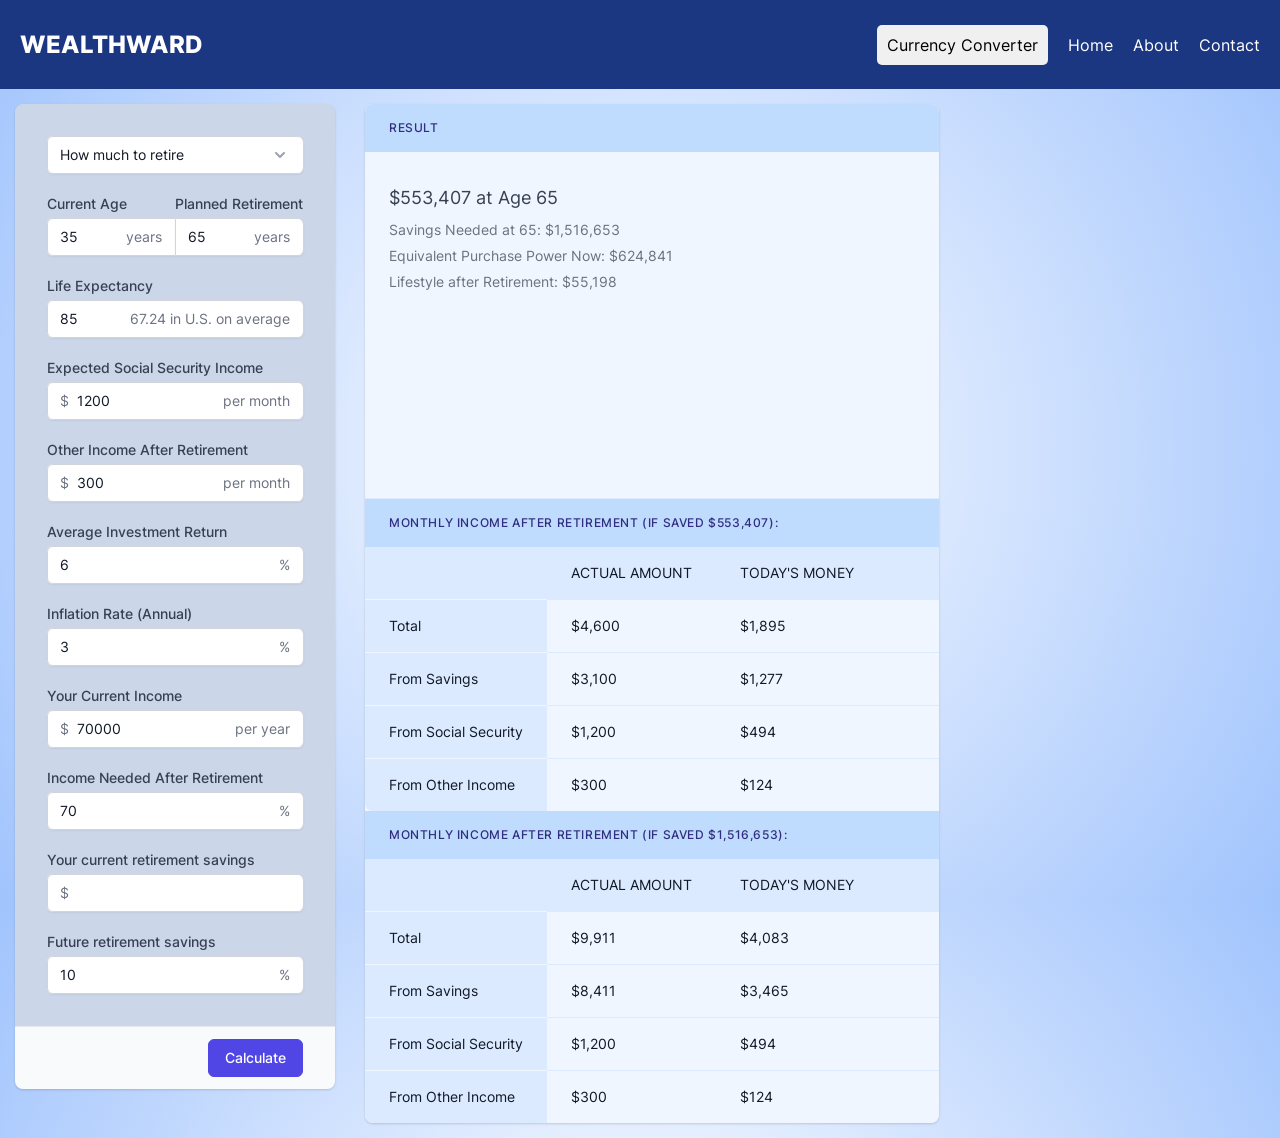
==== index.html @ e8dec46f "IP" ====
<!DOCTYPE html>
<html lang="en" dir="ltr">
<head>
    <title>WealthWard </title>
    <meta charset="UTF-8" />
    <meta http-equiv="X-UA-Compatible" content="IE=edge" />
    <meta name="viewport" content="width=device-width, initial-scale=1.0, minimum-scale=1.0" />
    <meta name="description" content="Retirement savings calculator that uses the formula FV &#x3D; PV (1 + R)^n to help users plan for retirement and calculate retirement income.">
    <link rel="preload" href="./assets/fonts/inter-v12-latin-regular.woff2" as="font" crossorigin type="font/woff2">
    <link rel="preload" href="./assets/fonts/inter-v12-latin-500.woff2" as="font" crossorigin type="font/woff2">
    <link rel="preload" href="./assets/fonts/inter-v12-latin-600.woff2" as="font" crossorigin type="font/woff2">
    <link rel="preload" href="./assets/fonts/inter-v12-latin-800.woff2" as="font" crossorigin type="font/woff2">
    <script type="text/javascript">
        window._ = document.getElementById.bind(document);
        window.$ = document.querySelector.bind(document);
        window.$$ = document.querySelectorAll.bind(document);
        window.defaultSystem = "imperial";
        localStorage.setItem("theme", "light");
    </script>
    <link rel="stylesheet" href="./assets/css/main.min.css" />
	
    <script src="./assets/js/all-calculators.js" defer></script>
</head>

<!--  -->
<!-- <body style="background-color: transparent !important; min-height: 0 !important"> -->
<body style="background: radial-gradient(circle, #ffffff, #a1c4fd); width: 100%; height: 100vh;">
	<nav class="navbar">
        <div class="container">
            <a href="#" class="logo">WEALTHWARD</a>
			
            <ul class="nav-links">
				<li><a  class="styled-div"  style="color: black" href="CurrencyConverter.html">Currency Converter</a>  </li>
                <li><a href="#">Home</a></li>
				
                <li><a href="#">About</a></li>
                <li><a href="#">Contact</a></li>
            </ul>
        </div>
    </nav>
	
<!-- <h1> INFLATION PROOF RETIREMENT SOLUTION</h1> -->

<div style="width: 100%;">
    <div style="width:350px;float:left;padding: 15px; ">
        <div  class="calculator-settings">
            <div class="calculator-setting" id="calculator_form">
                <div style= "background:#cbd6e9"  class="calculator-content col">
                	<div class="input-wrapper row">
                		<label class="input col ">
                			
                			<div class="dropdown-wrapper">
                				<div class="input-field row " tabindex="0">
                					<select class="input-field__text" onchange="switchTab(this)" id="retirement-calculator">
                							<option value="How much to retire" >
                							How much to retire
                							</option>
                							<option value="How to save for retirement?" >
                							How to save for retirement?
                							</option>
                							<option value="How much can be withdrawn?" >
                							How much can be withdrawn?
                							</option>
                							<option value="How long can your money last?" >
                							How long can your money last?
                							</option>
                					</select>
                				</div>
                			</div>
                		</label>	</div>
                
                	<div class="input-wrapper row tab tab--active" data-tab="0">
                		<label class="input col   ">
                			<p class="input__title">Current Age</p>
                			<div class="input-field row">
                				<input type="text" class="input-field__input" placeholder=""  id="current_age" value="35"  />
                					<span class="input-field__hint">years</span>
                			</div>
                		
                		
                		</label>		<label class="input col   ">
                			<p class="input__title">Planned Retirement</p>
                			<div class="input-field row">
                				<input type="text" class="input-field__input" placeholder=""  id="planned_retirement" value="65"  />
                					<span class="input-field__hint">years</span>
                			</div>
                		
                		
                		</label>	</div>
                	<div class="input-wrapper row tab tab--active" data-tab="0">
                		<label class="input col   ">
                			<p class="input__title">Life Expectancy</p>
                			<div class="input-field row">
                				<input type="text" class="input-field__input" placeholder=""  id="life_expectancy" value="85"  />
                					<span class="input-field__hint">67.24 in U.S. on average</span>
                			</div>
                		
                		
                		</label>	</div>
                	<div class="input-wrapper row tab tab--active" data-tab="0">
                		<label class="input col   ">
                			<p class="input__title">Expected Social Security Income</p>
                			<div class="input-field row">
                					<span class="input-field__hint">$</span>
                				<input type="text" class="input-field__input" placeholder=""  id="expected_social_security_income" value="1200"  />
                					<span class="input-field__hint">per month</span>
                			</div>
                		
                		
                		</label>	</div>
                	<div class="input-wrapper row tab tab--active" data-tab="0">
                		<label class="input col   ">
                			<p class="input__title">Other Income After Retirement</p>
                			<div class="input-field row">
                					<span class="input-field__hint">$</span>
                				<input type="text" class="input-field__input" placeholder=""  id="other_income_after_retirement" value="300"  />
                					<span class="input-field__hint">per month</span>
                			</div>
                		
                		
                		</label>	</div>
                	<div class="input-wrapper row tab tab--active" data-tab="0">
                		<label class="input col   ">
                			<p class="input__title">Average Investment Return</p>
                			<div class="input-field row">
                				<input type="text" class="input-field__input" placeholder=""  id="average_investment_return" value="6"  />
                					<span class="input-field__hint">%</span>
                			</div>
                		
                		
                		</label>	</div>
                	<div class="input-wrapper row tab tab--active" data-tab="0">
                		<label class="input col   ">
                			<p class="input__title">Inflation Rate (Annual)</p>
                			<div class="input-field row">
                				<input type="text" class="input-field__input" placeholder=""  id="inflation_rate" value="3"  />
                					<span class="input-field__hint">%</span>
                			</div>
                		
                		
                		</label>	</div>
                	<div class="input-wrapper row tab tab--active" data-tab="0">
                		<label class="input col   ">
                			<p class="input__title">Your Current Income</p>
                			<div class="input-field row">
                					<span class="input-field__hint">$</span>
                				<input type="text" class="input-field__input" placeholder=""  id="current_income" value="70000"  />
                					<span class="input-field__hint">per year</span>
                			</div>
                		
                		
                		</label>	</div>
                	<div class="input-wrapper row tab tab--active" data-tab="0">
                		<label class="input col   ">
                			<p class="input__title">Income Needed After Retirement</p>
                			<div class="input-field row">
                				<input type="text" class="input-field__input" placeholder=""  id="income_needed_after_retirement" value="70"  />
                					<span class="input-field__hint">%</span>
                			</div>
                		
                		
                		</label>	</div>
                	<div class="input-wrapper row tab tab--active" data-tab="0">
                		<label class="input col   ">
                			<p class="input__title">Your current retirement savings</p>
                			<div class="input-field row">
                					<span class="input-field__hint">$</span>
                				<input type="text" class="input-field__input" placeholder=""  id="current_income_savings" value=""  />
                			</div>
                		
                		
                		</label>	</div>
                	<div class="input-wrapper row tab tab--active" data-tab="0">
                		<label class="input col   ">
                			<p class="input__title">Future retirement savings</p>
                			<div class="input-field row">
                				<input type="text" class="input-field__input" placeholder=""  id="future_retirement_savings" value="10"  />
                					<span class="input-field__hint">%</span>
                			</div>
                		
                		
                		</label>	</div>
                
                	<div class="input-wrapper row tab" data-tab="1">
                		<label class="input col   ">
                			<p class="input__title">Current Age</p>
                			<div class="input-field row">
                				<input type="text" class="input-field__input" placeholder=""  id="current_age_2" value="35"  />
                					<span class="input-field__hint">years</span>
                			</div>
                		
                		
                		</label>		<label class="input col   ">
                			<p class="input__title">Planned Retirement</p>
                			<div class="input-field row">
                				<input type="text" class="input-field__input" placeholder=""  id="planned_retirement_2" value="65"  />
                					<span class="input-field__hint">years</span>
                			</div>
                		
                		
                		</label>	</div>
                	<div class="input-wrapper row tab" data-tab="1">
                		<label class="input col   ">
                			<p class="input__title">Amount Needed at the Retirement Age</p>
                			<div class="input-field row">
                					<span class="input-field__hint">$</span>
                				<input type="text" class="input-field__input" placeholder=""  id="amount_needed" value="800000"  />
                			</div>
                		
                		
                		</label>	</div>
                	<div class="input-wrapper row tab" data-tab="1">
                		<label class="input col   ">
                			<p class="input__title">Your Retirement Savings Now</p>
                			<div class="input-field row">
                					<span class="input-field__hint">$</span>
                				<input type="text" class="input-field__input" placeholder=""  id="retirement_saving" value="30000"  />
                			</div>
                		
                		
                		</label>	</div>
                	<div class="input-wrapper row tab" data-tab="1">
                		<label class="input col   ">
                			<p class="input__title">Average Investment Return</p>
                			<div class="input-field row">
                				<input type="text" class="input-field__input" placeholder=""  id="average_Investment_return_2" value="6"  />
                					<span class="input-field__hint">%</span>
                			</div>
                		
                		
                		</label>	</div>
                
                	<div class="input-wrapper row tab" data-tab="2">
                		<label class="input col   ">
                			<p class="input__title">Current Age</p>
                			<div class="input-field row">
                				<input type="text" class="input-field__input" placeholder=""  id="current_age_3" value="35"  />
                					<span class="input-field__hint">years</span>
                			</div>
                		
                		
                		</label>		<label class="input col   ">
                			<p class="input__title">Planned Retirement</p>
                			<div class="input-field row">
                				<input type="text" class="input-field__input" placeholder=""  id="planned_retirement_3" value="65"  />
                					<span class="input-field__hint">years</span>
                			</div>
                		
                		
                		</label>	</div>
                	<div class="input-wrapper row tab" data-tab="2">
                		<label class="input col   ">
                			<p class="input__title">Life Expectancy</p>
                			<div class="input-field row">
                				<input type="text" class="input-field__input" placeholder=""  id="life_expectancy_2" value="85"  />
                					<span class="input-field__hint">79 in U.S. on average</span>
                			</div>
                		
                		
                		</label>	</div>
                	<div class="input-wrapper row tab" data-tab="2">
                		<label class="input col   ">
                			<p class="input__title">Your Retirement Savings Now</p>
                			<div class="input-field row">
                					<span class="input-field__hint">$</span>
                				<input type="text" class="input-field__input" placeholder=""  id="retirement_saving_2" value="30000"  />
                			</div>
                		
                		
                		</label>	</div>
                	<div class="input-wrapper row tab" data-tab="2">
                		<label class="input col   ">
                			<p class="input__title">Annual Contribution</p>
                			<div class="input-field row">
                					<span class="input-field__hint">$</span>
                				<input type="text" class="input-field__input" placeholder=""  id="annual_contribution" value="6000"  />
                			</div>
                		
                		
                		</label>	</div>
                	<div class="input-wrapper row tab" data-tab="2">
                		<label class="input col   ">
                			<p class="input__title">Monthly Contribution</p>
                			<div class="input-field row">
                					<span class="input-field__hint">$</span>
                				<input type="text" class="input-field__input" placeholder=""  id="monthly_contribution" value=""  />
                			</div>
                		
                		
                		</label>	</div>
                	<div class="input-wrapper row tab" data-tab="2">
                		<label class="input col   ">
                			<p class="input__title">Average Investment Return</p>
                			<div class="input-field row">
                				<input type="text" class="input-field__input" placeholder=""  id="average_Investment_return_3" value="6"  />
                					<span class="input-field__hint">%</span>
                			</div>
                		
                		
                		</label>	</div>
                	<div class="input-wrapper row tab" data-tab="2">
                		<label class="input col   ">
                			<p class="input__title">Inflation Rate (Annual)</p>
                			<div class="input-field row">
                				<input type="text" class="input-field__input" placeholder=""  id="inflation_rate_2" value="3"  />
                					<span class="input-field__hint">%</span>
                			</div>
                		
                		
                		</label>	</div>
                
                	<div class="input-wrapper row tab" data-tab="3">
                		<label class="input col   ">
                			<p class="input__title">The Amount You Have</p>
                			<div class="input-field row">
                					<span class="input-field__hint">$</span>
                				<input type="text" class="input-field__input" placeholder=""  id="amount_have" value="600000"  />
                			</div>
                		
                		
                		</label>	</div>
                	<div class="input-wrapper row tab" data-tab="3">
                		<label class="input col   ">
                			<p class="input__title">You Plan to Withdraw</p>
                			<div class="input-field row">
                					<span class="input-field__hint">$</span>
                				<input type="text" class="input-field__input" placeholder=""  id="plan_withdraw" value="5000"  />
                					<span class="input-field__hint">per month</span>
                			</div>
                		
                		
                		</label>	</div>
                	<div class="input-wrapper row tab" data-tab="3">
                		<label class="input col   ">
                			<p class="input__title">Average Investment Return</p>
                			<div class="input-field row">
                				<input type="text" class="input-field__input" placeholder=""  id="average_Investment_return_4" value="6"  />
                					<span class="input-field__hint">%</span>
                			</div>
                		
                		
                		</label>	</div>
                </div>
                
                <div class="calculator-content calculator-content--gray calculator-content--footer calculator-content--small row tab tab--active" data-tab="0">
                
                
                
                
                	<button class="button button--primary ml-auto" onclick="calculate(this)">Calculate</button>
                </div>
                
                	<script type="text/javascript" src="./assets/js/chart.js" id="chartjs_script"></script>
                
                
                
                	<script type="text/javascript" src="./assets/js/calculator.js"></script>
                <div class="calculator-content calculator-content--gray calculator-content--footer calculator-content--small row tab " data-tab="1">
                
                
                
                
                	<button class="button button--primary ml-auto" onclick="calculate2(this)">Calculate</button>
                </div>
                
                	<script type="text/javascript" src="./assets/js/chart.js" id="chartjs_script"></script>
                
                
                
                <div class="calculator-content calculator-content--gray calculator-content--footer calculator-content--small row tab " data-tab="2">
                
                
                
                
                	<button class="button button--primary ml-auto" onclick="calculate3(this)">Calculate</button>
                </div>
                
                	<script type="text/javascript" src="./assets/js/chart.js" id="chartjs_script"></script>
                
                
                
                <div class="calculator-content calculator-content--gray calculator-content--footer calculator-content--small row tab " data-tab="3">
                
                
                
                
                	<button class="button button--primary ml-auto" onclick="calculate4(this)">Calculate</button>
                </div>
                
                	<script type="text/javascript" src="./assets/js/chart.js" id="chartjs_script"></script>
                
                
                
            </div>
        </div>
    </div>
    <div style="float:left;padding: 15px; overflow: scroll;">
        <div class="calculator-result calculator-result--error col" id="error-box">
        	<div class="row">
        		<svg width="20" height="20" viewBox="0 0 20 20" fill="none" xmlns="http://www.w3.org/2000/svg">
        	<path fill-rule="evenodd" clip-rule="evenodd" d="M10 18C14.4183 18 18 14.4183 18 10C18 5.58172 14.4183 2 10 2C5.58172 2 2 5.58172 2 10C2 14.4183 5.58172 18 10 18ZM8.70711
        						7.29289C8.31658 6.90237 7.68342 6.90237 7.29289 7.29289C6.90237 7.68342 6.90237 8.31658 7.29289 8.70711L8.58579 10L7.29289 11.2929C6.90237 11.6834 6.90237 12.3166 7.29289
        						12.7071C7.68342 13.0976 8.31658 13.0976 8.70711 12.7071L10 11.4142L11.2929 12.7071C11.6834 13.0976 12.3166 13.0976 12.7071 12.7071C13.0976 12.3166 13.0976 11.6834 12.7071
        						11.2929L11.4142 10L12.7071 8.70711C13.0976 8.31658 13.0976 7.68342 12.7071 7.29289C12.3166 6.90237 11.6834 6.90237 11.2929 7.29289L10 8.58579L8.70711 7.29289Z" fill="#F87171" class="dark:fill-red-200"></path>
        </svg>
        		<p class="calculator-error__title">There was an error with your calculation.</p>
        	</div>
        	<div class="col" id="error-list">
        	</div>
        </div>        <span id="calculator_result"><div class="calculator-result col tab tab--active" data-tab="0">
	<p class="table-cell table-cell--table-dark table-cell--only-title">Result</p>
	<div class="table-cell table-cell--age table-cell--only row">
		<div class="col chart__text">
			<p class="result-text" id="total-saving">$553,407 at Age 65</p>
			<p class="result-text result-text--small-loan" id="needed-total">Savings Needed at 65: $1,516,653</p>
			<p class="result-text result-text--small-loan" id="total-without-inflation">Equivalent Purchase Power Now: $624,841</p>
			<p class="result-text result-text--small-loan" id="lifestyle-after-retirement">Lifestyle after Retirement: $55,198</p>
		</div>
		<div class="chart-wrapper chart-wrapper--donut chart-wrapper--donut-row">
			<canvas id="chartLoanSimple" class="chart chart--donut" height="200px"></canvas>
			<div class="chart__donut-legend chart__donut-legend--col">
				<div class="chart__donut-legend-item">
					<!-- <div class="result-chart result-chart--yellow"></div> -->
					<!-- <p class="result-text result-text--small">You will have</p> -->
				</div>
				<div class="chart__donut-legend-item">
					<!-- <div class="result-chart result-chart--purple"></div> -->
					<!-- <p class="result-text result-text--small">You will need</p> -->
				</div>
			</div>
		</div>
	</div>
	<div class="result-table__wrapper">
		<table class="result-table">
			<thead class="dark">
			<tr>
				<th class="dark indigo" colspan="3" id="monthly-income-savings">MONTHLY INCOME AFTER RETIREMENT (IF SAVED $553,407):
				</th>
			</tr>
			</thead>
			<tbody>
			<tr>
				<th></th>
				<th>ACTUAL AMOUNT</th>
				<th>TODAY'S MONEY</th>
			</tr>
			<tr>
				<th>Total</th>
				<td id="total-monthly">$4,600</td>
				<td id="total-monthly-2">$1,895</td>
			</tr>
			<tr>
				<th>From Savings</th>
				<td id="monthly-from-saving">$3,100</td>
				<td id="monthly-from-saving-2">$1,277</td>
			</tr>
			<tr>
				<th>From Social Security</th>
				<td id="monthly-from-social">$1,200</td>
				<td id="monthly-from-social-2">$494</td>
			</tr>
			<tr>
				<th>From Other Income</th>
				<td id="monthly-from-other">$300</td>
				<td id="monthly-from-other-2">$124</td>
			</tr>
			</tbody>
		</table>
		<table class="result-table">
			<thead class="dark">
			<tr>
				<th class="dark indigo" colspan="3" id="monthly-income-needed">MONTHLY INCOME AFTER RETIREMENT (IF SAVED $1,516,653):
				</th>
			</tr>
			</thead>
			<tbody>
			<tr>
				<th></th>
				<th>ACTUAL AMOUNT</th>
				<th>TODAY'S MONEY</th>
			</tr>
			<tr>
				<th>Total</th>
				<td id="total-monthly-needed">$9,911</td>
				<td id="total-monthly-needed-2">$4,083</td>
			</tr>
			<tr>
				<th>From Savings</th>
				<td id="monthly-from-saving-needed">$8,411</td>
				<td id="monthly-from-saving-needed-2">$3,465</td>
			</tr>
			<tr>
				<th>From Social Security</th>
				<td id="monthly-from-social-needed">$1,200</td>
				<td id="monthly-from-social-needed-2">$494</td>
			</tr>
			<tr>
				<th>From Other Income</th>
				<td id="monthly-from-other-needed">$300</td>
				<td id="monthly-from-other-needed-2">$124</td>
			</tr>
			</tbody>
		</table>
	</div>
</div>

<div class="calculator-result col tab" data-tab="1">
	<div class="result-table__wrapper">
		<table class="result-table">
			<thead class="dark">
			<tr>
				<th class="dark indigo" colspan="2" id="monthly-payment-2">IF YOU SAVE EVERY MONTH UNTIL 65</th>
			</tr>
			</thead>
			<tbody>
			<tr>
				<th>Amount to Save Every Month</th>
				<td id="save-every-month">$644.11</td>
			</tr>
			<tr>
				<th>Total Principal</th>
				<td id="save-every-month-principal">$261,880.23</td>
			</tr>
			<tr>
				<th>Total Interest</th>
				<td id="save-every-month-interest">$538,119.77</td>
			</tr>
			<tr>
				<th class="dark indigo" colspan="2" id="yearly-payment-2">IF YOU SAVE EVERY YEAR UNTIL 65</th>
			</tr>
			<tr>
				<th>Amount to Save Every Year</th>
				<td id="save-every-year">$7,939.66</td>
			</tr>
			<tr>
				<th>Total Principal</th>
				<td id="save-every-year-principal">$268,189.86</td>
			</tr>
			<tr>
				<th>Total Interest</th>
				<td id="save-every-year-interest">$531,810.14</td>
			</tr>
			<tr>
				<th class="dark indigo" colspan="2">IF YOU HAVE IT NOW</th>
			</tr>
			<tr>
				<th>Additional Amount Needed</th>
				<td id="you-have">$109,288.10</td>
			</tr>
			<tr>
				<th>Total Principal</th>
				<td id="you-have-principal">$139,288.10</td>
			</tr>
			<tr>
				<th>Total Interest</th>
				<td id="you-have-interest">$660,711.90</td>
			</tr>
			</tbody>
		</table>
	</div>
</div>

<div class="calculator-result col tab" data-tab="2">
	<div class="result-table__wrapper">
		<table class="result-table">
			<thead class="dark">
			<tr>
				<th class="dark indigo" colspan="2">Result</th>
			</tr>
			</thead>
			<tbody>
			<tr>
				<th id="balance-retirement-title">Balance at the retirement age of 65</th>
				<td id="balance-retirement">$646,653.85</td>
			</tr>
			<tr>
				<th>Equivalent to current purchase power of</th>
				<td id="today-balance-retirement">$266,412.83</td>
			</tr>
			<tr>
				<th id="withdraw-monthly-title">The amount you can withdraw monthly at 65 and increase 3% annually
				</th>
				<td id="withdraw-monthly">$3,573.24</td>
			</tr>
			<tr>
				<th>Equivalent to current purchase power of</th>
				<td id="today-withdraw-monthly">$1,472.13</td>
			</tr>
			<tr>
				<th id="withdraw-monthly-title-65-85">The amount you can withdraw monthly from 65 to 85</th>
				<td id="withdraw-monthly-65-85">$4,573.73</td>
			</tr>
			<tr>
				<th id="withdraw-monthly-title-65">At age 65, equivalent to current purchase power of</th>
				<td id="withdraw-monthly-65">$1,884.32</td>
			</tr>
			<tr>
				<th id="withdraw-monthly-title-85">At age 85, equivalent to current purchase power of</th>
				<td id="withdraw-monthly-85">$1,043.30</td>
			</tr>
			</tbody>
		</table>
	</div>
</div>

<div class="calculator-result col tab" data-tab="3">
	<div class="result-table__wrapper">
		<div class="result" id="result-4-wrap">
			<p class="table-cell table-cell--table-dark table-cell--only-title">Result</p>
			<div class="table-cell table-cell--age table-cell--only row">
				<div class="col result-text" id="result-4">If withdraw $5,000 per month, $600,000 can last 15 years and 0.7 months.
				</div>
			</div>
		</div>
		<table class="result-table" id="result-table-4">
			<thead class="dark">
			<tr>
				<th class="dark indigo">WITHDRAW LENGTH</th>
				<th class="dark indigo">WITHDRAW AMOUNT</th>
			</tr>
			</thead>
			<tbody id="withdraw-table">
			<tr>
				<th>5 years</th>
				<td>$11,555.39/month</td>
			</tr>
			<tr>
				<th>10 years</th>
				<td>$6,613.44/month</td>
			</tr>
			<tr>
				<th>15 years</th>
				<td>$5,011.76/month</td>
			</tr>
			<tr>
				<th>20 years</th>
				<td>$4,243.75/month</td>
			</tr>
			<tr>
				<th>25 years</th>
				<td>$3,807.73/month</td>
			</tr>
			<tr>
				<th>30 years</th>
				<td>$3,536.22/month</td>
			</tr>
			<tr>
				<th>35 years</th>
				<td>$3,357.34/month</td>
			</tr>
			</tbody>
		</table>
	</div>
</div>
</span>
    </div>

	<br>

	
</div>
<!-- <div class="styled-div">
	
	<a  href="CurrencyConverter.html">Convert to Your Country's Currency</a>  
</div> -->

<script async src="./assets/js/lib/math.min.js"></script>
<script defer src="./assets/js/functions.js"></script>

</body>
</html>
---- assets/css/main.min.css ----
@font-face {
  font-family: "Inter";
  font-style: normal;
  font-weight: 400;
  font-display: swap;
  src: url("../fonts/inter-v12-latin-regular.eot");
  src: local(""), url("../fonts/inter-v12-latin-regular.eot?#iefix") format("embedded-opentype"), url("../fonts/inter-v12-latin-regular.woff2") format("woff2"), url("../fonts/inter-v12-latin-regular.woff") format("woff"), url("../fonts/inter-v12-latin-regular.ttf") format("truetype"), url("../fonts/inter-v12-latin-regular.svg#Inter") format("svg");
}
@font-face {
  font-family: "Inter";
  font-style: normal;
  font-weight: 500;
  font-display: swap;
  src: url("../fonts/inter-v12-latin-500.eot");
  src: local(""), url("../fonts/inter-v12-latin-500.eot?#iefix") format("embedded-opentype"), url("../fonts/inter-v12-latin-500.woff2") format("woff2"), url("../fonts/inter-v12-latin-500.woff") format("woff"), url("../fonts/inter-v12-latin-500.ttf") format("truetype"), url("../fonts/inter-v12-latin-500.svg#Inter") format("svg");
}
@font-face {
  font-family: "Inter";
  font-style: normal;
  font-weight: 600;
  font-display: swap;
  src: url("../fonts/inter-v12-latin-600.eot");
  src: local(""), url("../fonts/inter-v12-latin-600.eot?#iefix") format("embedded-opentype"), url("../fonts/inter-v12-latin-600.woff2") format("woff2"), url("../fonts/inter-v12-latin-600.woff") format("woff"), url("../fonts/inter-v12-latin-600.ttf") format("truetype"), url("../fonts/inter-v12-latin-600.svg#Inter") format("svg");
}
@font-face {
  font-family: "Inter";
  font-style: normal;
  font-weight: 800;
  font-display: swap;
  src: url("../fonts/inter-v12-latin-800.eot");
  src: local(""), url("../fonts/inter-v12-latin-800.eot?#iefix") format("embedded-opentype"), url("../fonts/inter-v12-latin-800.woff2") format("woff2"), url("../fonts/inter-v12-latin-800.woff") format("woff"), url("../fonts/inter-v12-latin-800.ttf") format("truetype"), url("../fonts/inter-v12-latin-800.svg#Inter") format("svg");
}
* {
  font-family: "Inter", sans-serif;
  -webkit-font-smoothing: antialiased;
  -moz-osx-font-smoothing: grayscale;
  text-rendering: optimizeSpeed;
}
/* Reset some default styles */
* {
  margin: 0;
  padding: 0;
  box-sizing: border-box;
}

/* Navbar styles */
.navbar {
  background-color:#1C3782;
  color: #fff;
  padding: 20px 0;
}

.container {
  display: flex;
  justify-content: space-between;
  align-items: center;
}

.logo {
  font-size: 24px;
  font-weight: bold;
  text-decoration: none;
  color: #fff;
  padding: 10px 20px;
}

.nav-links {
  list-style: none;
  display: flex;
}

.nav-links li {
  margin-right: 20px;
}

.nav-links li a {
  text-decoration: none;
  color: #fff;
  transition: color 0.3s ease;
}

.nav-links li a:hover {
  color: #ff4500; /* Change to your desired hover color */
}


h1, h2, h3, h4, h5, h6, p {
  margin: 0;
  padding: 0;
  font-weight: 400;
}

.input-field {
  width: 100%;
  gap: 8px;
  padding: 9px 13px;
  position: relative;
  background-color: white;
}
.input-field::after {
  box-shadow: 0px 1px 2px 0px rgba(0, 0, 0, 0.0509803922);
  content: "";
  display: block;
  border: 1px solid #D1D5DB;
  width: calc(100% - 1px);
  height: calc(100% - 2px);
  position: absolute;
  left: 0;
  top: 0;
  pointer-events: none;
  transition: 0.3s ease;
}
.input-field:focus-within::after {
  border-color: #A5B4FC;
  z-index: 1;
}
.input-field__input {
  width: 100%;
  font-size: 14px;
  line-height: 20px;
  font-weight: 400;
  color: #111827;
}
.input-field__input--full {
  font-size: 1.125rem;
  line-height: 1.75rem;
}
.input-field__input--textarea {
  resize: none;
  height: auto;
  overflow: hidden;
  max-height: 180px;
}
.input-field__input--ratio {
  --width: 1ch;
  max-width: calc(50% - 4px);
  width: var(--width);
}
.input-field__text {
  width: 100%;
  overflow: hidden;
  text-overflow: ellipsis;
  white-space: nowrap;
  font-size: 0.875rem;
  line-height: 1.25rem;
  color: #111827;
  text-align: left;
}
.input-field__hint {
  font-size: 14px;
  line-height: 20px;
  font-weight: 400;
  color: #6B7280;
  white-space: nowrap;
}
.input-field__hint sub, .input-field__hint sup {
  font-size: 75%;
  line-height: 0;
  position: relative;
  vertical-align: baseline;
}
.input-field__hint sub {
  bottom: -0.25em;
}
.input-field__hint sup {
  top: -0.25em;
}
.input-field__scroll {
  overflow: auto;
  display: flex;
  flex-direction: column;
}
.input-field__scroll::-webkit-scrollbar {
  width: 0;
  height: 0;
}
.input-field path[stroke-width],
.input-field path[stroke] {
  stroke: #9CA3AF;
}
.input-field path[fill] {
  fill: #9CA3AF;
}
.input-field svg {
  min-width: 20px;
  min-height: 20px;
  pointer-events: none;
}
.input-field--separator {
  display: flex;
  align-items: center;
  max-height: 38px;
  height: 38px;
  max-width: 52px;
  background-color: #F9FAFB;
  justify-content: center;
  color: #6B7280;
  width: auto;
  font-size: 14px;
}
.input-field--separator-colon {
  font-size: 1.5rem;
  line-height: 1rem;
  padding-bottom: 9px;
  padding-top: 5px;
}
.input-field--separator-sky {
  background: #EEF2FF;
}
.input-field--separator-sky::after {
  border-color: #C3D0FA;
}
.input-field--separator-sky path[stroke] {
  stroke: #4338CA;
}
.input-field--error {
  z-index: 1;
}
.input-field--error::after {
  border-color: #F87171;
}
.input-field--error > .input-field__input {
  color: #F87171;
}
.input-field--error > .input-field__input::-moz-placeholder {
  color: #F87171;
}
.input-field--error > .input-field__input::placeholder {
  color: #F87171;
}
.input-field--clear {
  width: 38px;
  height: 38px;
  padding: 0;
  display: flex;
  align-items: center;
  justify-content: center;
  cursor: pointer;
  background: #F9FAFB;
}
.input-field--clear:disabled path {
  fill: #E5E7EB;
}
.input-field--height .imperial-system-item:first-child {
  max-width: 8px;
}
.input-field--fraction .input-field__input {
  text-align: center;
}
.input-field--fraction .input-field__input:first-child {
  padding-bottom: 8px;
  border-bottom: 1px solid #374151;
}
.input-field--mixed .input-field__input {
  text-align: center;
}
.input-field--mixed .col {
  max-width: 33px;
  gap: 8px;
}
.input-field--mixed .col > .input-field__input:first-child {
  padding-bottom: 8px;
  border-bottom: 1px solid #374151;
}
.input-field--mixed-only {
  justify-content: center;
}
.input-field--mixed-only .input-field__input {
  --fontStep: 12px;
  --maxWidth: var(--fontStep);
  max-width: var(--maxWidth);
  min-width: 12px;
  width: auto;
}
.input-field--mixed-only .col {
  align-items: center;
}
.input-field--mixed-only .col .input-field__input:first-child {
  max-width: 100%;
}
.input-field--gray {
  background: #F3F4F6;
}
.input-field--ratio {
  gap: 2px;
}
.input-field--border-radius-bl-none {
  border-bottom-left-radius: 0 !important;
}
.input-field--border-radius-bl-none::after {
  border-bottom-left-radius: 0 !important;
}
.input-field--border-radius-br-none {
  border-bottom-right-radius: 0 !important;
}
.input-field--border-radius-br-none::after {
  border-bottom-right-radius: 0 !important;
}
.input-field--border-radius-tl-none {
  border-top-left-radius: 0 !important;
}
.input-field--border-radius-tl-none::after {
  border-top-left-radius: 0 !important;
}
.input-field--border-radius-tr-none {
  border-top-right-radius: 0 !important;
}
.input-field--border-radius-tr-none::after {
  border-top-right-radius: 0 !important;
}
.input-field--buttons {
  flex-direction: column;
  padding: 4px 0px;
  margin-top: -1px;
  max-height: 188px;
  gap: 0px;
}
.input-field--full {
  height: 100%;
  min-height: 75px;
  text-align: center;
}
.input-field--full > .input-field__input--full {
  text-align: center;
}
html[dir=rtl] .input-field__text {
  text-align: right;
}
html.dark .input-field {
  background-color: #374151;
}
html.dark .input-field::after {
  border-color: #4B5563;
}
html.dark .input-field:focus-within::after {
  border-color: #A5B4FC;
  z-index: 1;
}
html.dark .input-field__input, html.dark .input-field__text {
  color: white;
}
html.dark .input-field__input::-moz-placeholder, html.dark .input-field__text::-moz-placeholder {
  color: #6B7280;
}
html.dark .input-field__input::placeholder, html.dark .input-field__text::placeholder {
  color: #6B7280;
}
html.dark .input-field--error::after {
  border-color: #EF4444;
}
html.dark .input-field--error > html.dark .input-field__input {
  color: #EF4444;
}
html.dark .input-field--error > html.dark .input-field__input::-moz-placeholder {
  color: #EF4444;
}
html.dark .input-field--error > html.dark .input-field__input::placeholder {
  color: #EF4444;
}
html.dark .input-field--fraction .input-field__input {
  border-color: #4B5563;
}
html.dark .input-field--mixed .input-field__input {
  border-color: #6B7280;
}
html.dark .input-field--mixed .col > .input-field__input:first-child {
  border-color: #6B7280;
}

.input-hints__hint {
  color: #6B7280;
  font-size: 12px;
  font-weight: 400;
  line-height: 16px;
}
.input-hints__hint:not(.input-hints__hint--comma) {
  cursor: pointer;
}
.input-hints__hint:not(.input-hints__hint--comma):hover {
  color: #111827;
}
.input-hints__hint--comma {
  -webkit-user-select: none;
     -moz-user-select: none;
          user-select: none;
  margin-right: 2px;
}
html.dark .input-hints__hint {
  color: #6B7280;
}
html.dark .input-hints__hint:not(html.dark .input-hints__hint--comma) {
  cursor: pointer;
}
html.dark .input-hints__hint:not(html.dark .input-hints__hint--comma):hover {
  color: #D1D5DB;
}

.input-wrapper {
  align-items: flex-end;
}
.input-wrapper .row {
  width: 100%;
}
.input-wrapper--none-title .input {
  padding-top: 0;
}
.input-wrapper--holidays .input:first-child {
  max-width: 100%;
}
.input-wrapper--holidays .input:nth-child(2),
.input-wrapper--holidays .input:nth-child(3) {
  max-width: 55px;
}
.input-wrapper--holidays .input:nth-child(4) {
  max-width: 38px;
}
.input-wrapper--grade .input:first-child {
  max-width: 100%;
}
.input-wrapper--grade .input:nth-child(2) {
  max-width: 62px;
}
.input-wrapper--grade .input:nth-child(3) {
  max-width: 69px;
}
.input-wrapper--grade .input:nth-child(4) {
  max-width: 38px;
}
.input-wrapper--gpa .input:first-child {
  max-width: 100%;
}
.input-wrapper--gpa .input:nth-child(2) {
  max-width: 55px;
}
.input-wrapper--gpa .input:nth-child(3), .input-wrapper--gpa .input:nth-child(4), .input-wrapper--gpa .input:nth-child(5) {
  max-width: 76px;
}
.input-wrapper--gpa .input:last-child {
  max-width: 38px;
}
.input-wrapper--work-hours-calculator {
  gap: 0.25rem;
}
.input-wrapper--work-hours-calculator .input:first-child,
.input-wrapper--work-hours-calculator .input:nth-child(2) {
  max-width: 100%;
  width: 100%;
}
.input-wrapper--work-hours-calculator .input:nth-child(3) {
  max-width: 64px;
}
.input-wrapper--work-hours-calculator .input:nth-child(4) {
  max-width: 38px;
}
.input-wrapper--square {
  display: flex;
  gap: 8px;
  align-items: center;
}
.input-wrapper--square > .input-field__hint {
  color: #111827;
}
html.dark .input-wrapper--square > .input-field__hint {
  color: white;
}
.input-wrapper--square .input-field {
  border-radius: 0 !important;
  padding: 8px 12px;
  background: #F9FAFB;
}
.input-wrapper--square .input-field::after {
  border-radius: 0 !important;
  border: 0;
  box-shadow: none;
  border-bottom: 1px solid #D1D5DB;
  width: 100%;
  left: 0;
}
.input-wrapper--stretch {
  align-items: stretch;
}
.input-wrapper--separator .input {
  max-width: calc(50% - 19px);
}
.input-wrapper.disabled {
  opacity: 0.3;
  pointer-events: none;
}

.input {
  gap: 4px;
  width: 100%;
  position: relative;
}
.input:first-child .input-field,
.input:first-child .button-switcher {
  border-top-left-radius: 6px;
  border-bottom-left-radius: 6px;
}
.input:first-child .input-field::after,
.input:first-child .button-switcher::after {
  border-top-left-radius: 6px;
  border-bottom-left-radius: 6px;
}
.input:last-child .input-field,
.input:last-child .button-switcher {
  border-top-right-radius: 6px;
  border-bottom-right-radius: 6px;
}
.input:last-child .input-field::after,
.input:last-child .button-switcher::after {
  border-top-right-radius: 6px;
  border-bottom-right-radius: 6px;
}
.input.disabled, .input .disabled {
  opacity: 0.3;
  pointer-events: none;
}
.input.input-field--pointer-events-none {
  pointer-events: none;
}
.input__title {
  left: 0;
  top: 0;
  position: relative;
  color: #374151;
  font-size: 14px;
  font-weight: 500;
  line-height: 20px;
  min-height: 20px;
  white-space: nowrap;
  width: 0;
}
.input__title--work-hours-calculator {
  position: relative;
  color: #5045E5;
}
.input--abv {
  max-width: 62px;
}
.input--separator {
  max-width: 52px;
  width: auto;
  min-width: 38px;
}
.input--full {
  height: 100%;
  min-height: 75px;
}
html[dir=rtl] .input:first-child .input-field,
html[dir=rtl] .input:first-child .button-switcher {
  border-top-right-radius: 6px;
  border-bottom-right-radius: 6px;
}
html[dir=rtl] .input:first-child .input-field::after,
html[dir=rtl] .input:first-child .button-switcher::after {
  border-top-right-radius: 6px;
  border-bottom-right-radius: 6px;
}
html[dir=rtl] .input:last-child .input-field,
html[dir=rtl] .input:last-child .button-switcher {
  border-top-left-radius: 6px;
  border-bottom-left-radius: 6px;
}
html[dir=rtl] .input:last-child .input-field::after,
html[dir=rtl] .input:last-child .button-switcher::after {
  border-top-left-radius: 6px;
  border-bottom-left-radius: 6px;
}
html[dir=rtl] .input__title {
  left: auto;
  right: 0;
}
html.dark .input__title {
  color: #D1D5DB;
}
html.dark .input__title--work-hours-calculator {
  color: #5045E5;
}

.system-item-hidden,
.hidden {
  display: none !important;
  display: none !important;
}

.input-button {
  font-size: 0.875rem;
  line-height: 1.25rem;
  padding: 0.5rem 1rem;
  text-align: left;
}
.input-button.selected {
  font-weight: 600;
}
.input-button:hover {
  background: #F3F4F6;
}
html.dark .input-button {
  color: white;
}
html.dark .input-button:hover {
  background: #4B5563;
}

.checkbox {
  position: relative;
  display: flex;
  align-items: center;
  gap: 12px;
  cursor: pointer;
}
.checkbox__input {
  position: absolute;
  width: 0;
  height: 0;
  opacity: 0;
}
.checkbox__box {
  position: relative;
  background-color: #E5E7EB;
  min-width: 44px;
  width: 44px;
  max-width: 44px;
  height: 24px;
  border-radius: 12px;
  transition: 0.3s ease;
}
.checkbox__box::after {
  content: "";
  transition: 0.3s ease;
  display: block;
  background-color: white;
  border-radius: 50%;
  box-shadow: 0px 1px 2px 0px rgba(0, 0, 0, 0.06), 0px 1px 3px 0px rgba(0, 0, 0, 0.1);
  position: absolute;
  left: 2px;
  top: 2px;
  width: 20px;
  height: 20px;
}
.checkbox__title {
  font-size: 0.875rem;
  line-height: 1.25rem;
  color: #374151;
}
.checkbox__input:checked + .checkbox__box {
  background-color: #5045E5;
}
.checkbox__input:checked + .checkbox__box::after {
  left: 22px;
}
html[dir=rtl] .checkbox__box::after {
  left: auto;
  right: 2px;
}
html[dir=rtl] .checkbox__input:checked + html[dir=rtl] .checkbox__box {
  left: auto;
  right: 22px;
}
html.dark .checkbox__box {
  background-color: #4B5563;
}
html.dark .checkbox__title {
  color: #D1D5DB;
}

.dropdown-wrapper {
  position: relative;
}
.dropdown-wrapper--active .dropdown-content {
  max-height: 238px;
  padding-top: 0.25rem;
  padding-bottom: 0.25rem;
  border-top-width: 1px;
  border-bottom-width: 1px;
}
.dropdown-wrapper .input-field {
  padding: 0;
}
.dropdown-wrapper .input-field__text {
  padding: 9px 33px 9px 13px;
  -webkit-appearance: none;
     -moz-appearance: none;
          appearance: none;
}
.dropdown-wrapper .input-field__text--icon {
  display: flex;
  align-items: center;
  gap: 0.5rem;
}
.dropdown-wrapper .input-field__text--icon svg {
  width: 20px;
  height: 20px;
}
.dropdown-wrapper .input-field::before {
  content: "";
  position: absolute;
  right: 13px;
  top: 9px;
  display: block;
  width: 20px;
  height: 20px;
  pointer-events: none;
  background-image: url("data:image/svg+xml,%3Csvg width='20' height='20' viewBox='0 0 20 20' fill='none' xmlns='http://www.w3.org/2000/svg'%3E%3Cpath fill-rule='evenodd' clip-rule='evenodd' d='M5.29289 7.29289C5.68342 6.90237 6.31658 6.90237 6.7071 7.29289L9.99999 10.5858L13.2929 7.29289C13.6834 6.90237 14.3166 6.90237 14.7071 7.29289C15.0976 7.68342 15.0976 8.31658 14.7071 8.70711L10.7071 12.7071C10.3166 13.0976 9.68341 13.0976 9.29289 12.7071L5.29289 8.70711C4.90237 8.31658 4.90237 7.68342 5.29289 7.29289Z' fill='%239CA3AF'%3E%3C/path%3E%3C/svg%3E");
}
.dropdown-wrapper select {
  cursor: pointer;
}

.dropdown-content {
  position: absolute;
  top: 100%;
  z-index: 20;
  min-width: calc(100% + 1px);
  max-height: 0;
  overflow-y: auto;
  overflow-x: hidden;
  border-radius: 0.375rem;
  border: 1px solid #D1D5DB;
  border-top-width: 0;
  border-bottom-width: 0;
  background-color: white;
  box-shadow: 0 10px 15px -3px rgba(0, 0, 0, 0.1), 0 4px 6px -4px rgba(0, 0, 0, 0.1);
  transition: 0.15s linear;
}
html.dark .dropdown-content {
  background-color: #374151;
  border-color: #4B5563;
}

.dropdown-select {
  display: flex;
  width: 100%;
  cursor: pointer;
  white-space: nowrap;
  padding-left: 1rem;
  padding-right: 1rem;
  padding-top: 0.5rem;
  padding-bottom: 0.5rem;
  font-size: 0.875rem;
  line-height: 1.25rem;
  color: #6B7280;
  transition: 0.15s linear;
  align-items: center;
  gap: 0.5rem;
}
.dropdown-select:hover {
  background-color: #F3F4F6;
}
.dropdown-select--selected {
  font-weight: 600;
  color: #111827;
}
html.dark .dropdown-select {
  color: white;
  background-color: #374151;
}
html.dark .dropdown-select:hover {
  background-color: #4B5563;
}

input[type=number]::-webkit-outer-spin-button,
input[type=number]::-webkit-inner-spin-button {
  -webkit-appearance: none;
  margin: 0;
}

input[type=number] {
  -moz-appearance: textfield;
}

.modal-menu {
  right: -100%;
  transition: right 0.3s;
  height: 100%;
  position: fixed;
  top: 0;
  z-index: 50;
  display: flex;
  flex-direction: column;
  max-width: 272px;
  width: 100%;
  background: white;
}
.modal-menu__nav {
  gap: 0.25rem;
  padding: 1rem 0.5rem;
}
.modal-menu__link {
  padding: 0.5rem 0.75rem;
  font-size: 1rem;
  line-height: 1.5rem;
  font-weight: 500;
  color: #374151;
}
.modal-menu__header {
  display: flex;
  justify-content: space-between;
  width: 100%;
  padding: 1rem 1.25rem;
  border-bottom: 1px solid #E5E7EB;
}
.modal-menu__header a {
  height: 38px;
}
.modal-menu--active {
  right: 0;
}
html.dark .modal-menu {
  background: #374151;
}
html.dark .modal-menu__link {
  color: white;
}
html.dark .modal-menu__header {
  border-color: #4B5563;
}

.modal-search {
  transition: transform 0.3s, opacity 0.3s;
  pointer-events: none;
  opacity: 0;
  left: 50%;
  transform: translateX(-50%) scale(0.5);
  position: fixed;
  top: 1rem;
  z-index: 50;
  width: 100%;
  max-width: 344px;
}
.modal-search__container {
  background: white;
  border-radius: 1.5rem;
  border: 1px solid #E5E7EB;
  overflow: hidden;
}
.modal-search__label {
  display: flex;
  align-items: center;
  justify-content: center;
}
.modal-search__input {
  width: 100%;
  font-size: 1rem;
  padding: 1rem;
  padding-right: 3.25rem;
  line-height: 1.5rem;
  color: #111827;
}
.modal-search__input::-moz-placeholder {
  color: #6B7280;
}
.modal-search__input::placeholder {
  color: #6B7280;
}
html[dir=rtl] .modal-search__input {
  padding-left: 3.25rem;
  padding-right: 1rem;
}
.modal-search__button {
  width: 1.25rem;
  height: 1.25rem;
  position: absolute;
  top: 18px;
  right: 1rem;
}
html[dir=rtl] .modal-search__button {
  right: auto;
  left: 1rem;
}
.modal-search__list {
  display: flex;
  flex-direction: column;
  overflow: auto;
  width: 100%;
  transition-property: max-height, padding-top, padding-bottom;
  transition-duration: 0.3s;
  height: 100%;
  border-top: 0px solid #E5E7EB;
  padding: 0rem;
  max-height: 0;
}
.modal-search__list--active {
  border-top-width: 1px;
  min-height: 0;
  padding: 0.75rem 0rem;
  max-height: 300px;
}
.modal-search__list--error {
  background: #F9FAFB;
  max-height: 240px;
  padding: 4.5rem 3.5rem;
  overflow: hidden;
}
.modal-search__list--error .modal-search__error {
  opacity: 1;
  position: relative;
  transition: opacity 0.3s;
}
.modal-search__error {
  gap: 0.75rem;
  opacity: 0;
  position: absolute;
  pointer-events: none;
}
.modal-search__title-error {
  font-size: 1rem;
  line-height: 1.5rem;
  text-align: center;
  font-weight: 600;
  color: #111827;
}
.modal-search__subtitle-error {
  font-size: 0.875rem;
  left: 1.25rem;
  color: #6B7280;
  text-align: center;
}
.modal-search--active {
  transform: translateX(-50%) scale(1);
  opacity: 1;
  pointer-events: auto;
}
@media only screen and (min-width: 768px) {
  .modal-search {
    top: 8rem;
    max-width: 576px;
  }
  .modal-search__list--error {
    padding-top: 82px;
    padding-bottom: 82px;
  }
}
html.dark .modal-search__container {
  background: #374151;
  border-color: #4B5563;
}
html.dark .modal-search__input {
  color: white;
}
html.dark .modal-search__list {
  border-color: #4B5563;
}
html.dark .modal-search__list--error {
  background: #374151;
}
html.dark .modal-search__title-error {
  color: white;
}

.modal-search-item {
  display: flex;
  align-items: center;
  padding: 0.75rem 1.5rem;
  gap: 0.75rem;
}
.modal-search-item:hover, .modal-search-item:focus {
  background: #F9FAFB;
}
.modal-search-item__img {
  width: 2.5rem;
  height: 2.5rem;
}
.modal-search-item__text {
  font-size: 0.875rem;
  line-height: 1.25rem;
  color: #374151;
}
html.dark .modal-search-item__text {
  color: white;
}
html.dark .modal-search-item:hover, html.dark .modal-search-item:focus {
  background: #4B5563;
}

.modal-share {
  transform: scale(0.5) translateX(-50%);
  opacity: 0;
  transition-property: scale, opacity;
  transition-duration: 0.3s;
  top: 4rem;
  left: 50%;
  position: fixed;
  z-index: 50;
  max-width: 344px;
  width: 100%;
  pointer-events: none;
}
.modal-share__container {
  display: flex;
  background-color: #fff;
  padding: 1.5rem 2rem 2rem;
  border-start-start-radius: 0.5rem;
  border-start-end-radius: 0.5rem;
  flex-direction: column;
  gap: 0.75rem;
}
.modal-share__footer {
  display: flex;
  border-end-start-radius: 0.5rem;
  border-end-end-radius: 0.5rem;
  justify-content: flex-end;
  padding: 0.75rem 2rem;
  border-top: 1px solid #E5E7EB;
  background-color: #F9FAFB;
  gap: 0.75rem;
}
.modal-share__header {
  display: flex;
  gap: 0.75rem;
}
.modal-share__button {
  padding: 0.5rem 0.75rem;
  border-radius: 6px;
  font-size: 0.875rem;
  line-height: 1.25rem;
  font-weight: 500;
  color: #6B7280;
  cursor: pointer;
  transition: 0.15s linear;
}
.modal-share__button--active {
  background: #DBEAFE;
  color: #5045E5;
}
.modal-share__textarea {
  display: block;
  padding: 0.5rem 0.75rem;
  line-height: 1.5rem;
  font-size: 1rem;
  color: #111827;
  width: 100%;
  min-height: 104px;
  border: 1px solid #D1D5DB;
  border-radius: 6px;
  resize: vertical;
}
.modal-share__content {
  display: none;
}
.modal-share__content--active {
  display: block;
}
.modal-share--active {
  opacity: 1;
  transform: translateX(-50%) scale(1);
  pointer-events: auto;
}
@media only screen and (min-width: 768px) {
  .modal-share {
    max-width: 512px;
    top: 8rem;
  }
}
html.dark .modal-share__container {
  background: #374151;
}
html.dark .modal-share__footer {
  background: #4B5563;
  border-top: 0;
}
html.dark .modal-share__button--active {
  background-color: #4B5563;
  color: white;
}
html.dark .modal-share__textarea {
  color: white;
  border-color: #4B5563;
}

.modal-window {
  overflow-x: hidden;
  overflow-y: auto;
  position: fixed;
  top: 0;
  left: 0;
  width: 100vw;
  height: 100vh;
  z-index: 50;
  transition: backdrop 0.3s, opacity 0.3s;
  pointer-events: none;
  opacity: 0;
}
.modal-window--active {
  background: rgba(17, 24, 39, 0.1607843137);
  opacity: 1 !important;
  pointer-events: auto !important;
  -webkit-backdrop-filter: blur(4px);
          backdrop-filter: blur(4px);
}

.button {
  display: flex;
  align-items: center;
  justify-content: center;
  padding: 8px 16px;
  font-size: 14px;
  font-weight: 500;
  line-height: 20px;
  border-radius: 6px;
  cursor: pointer;
  transition: 0.3s ease;
  position: relative;
  overflow: hidden;
}
.button:disabled {
  opacity: 0.5;
  cursor: default;
}
.button--icon {
  padding: 0;
}
.button--primary, .button--copy {
  background-color: #5045E5;
  border: 1px solid #5045E5;
  color: white;
}
.button--primary:hover:not(:disabled):not(:active), .button--copy:hover:not(:disabled):not(:active) {
  background-color: #4338CA;
}
.button--primary:active, .button--copy:active {
  transition: 0s;
  background-color: #6366F1;
  border-color: #6366F1;
}
.button--copy {
  height: 42px;
}
.button--copy-active {
  background: #176434;
  border-color: #176434;
}
.button--copy-active:hover:not(:disabled):not(:active) {
  background: #064E3B;
  border-color: #064E3B;
}
.button--copy-active:active {
  transition: 0s;
  background-color: #10B981;
  border-color: #10B981;
}
.button--secondary {
  height: 42px;
  border: 1px solid #D1D5DB;
  color: #374151;
  background-color: #fff;
}
.button--white {
  background-color: #fff;
  color: #374151;
  border: 1px solid #D1D5DB;
}
.button--white:hover:not(:disabled) {
  background-color: #F9FAFB;
}
html.dark .button--white {
  color: white;
  background: #4B5563;
  border-color: #6B7280;
}
html.dark .button--white:hover {
  background-color: #374151;
}
.button--about {
  height: 50px;
  padding-left: 25px;
  padding-right: 25px;
  max-width: 104px;
  font-size: 1rem;
  line-height: 1.5rem;
  margin-right: auto;
}
html.dark .button--icon path[fill] {
  fill: #374151;
}
html.dark .button--secondary {
  border-color: #6B7280;
  color: white;
  background: transparent;
}

.calculator-content--basic,
.calculator-content--scientific {
  gap: 0;
}
.calculator-content--basic button:not(.button-switcher),
.calculator-content--scientific button:not(.button-switcher) {
  width: 25%;
  border-radius: 0.375rem;
  border-width: 1px;
  border-style: solid;
  border-color: #D1D5DB;
  background-color: white;
  padding-top: 0.75rem;
  padding-bottom: 0.75rem;
  font-size: 1.25rem;
  line-height: 1.75rem;
  line-height: 1;
  color: #111827;
  cursor: pointer;
}
.calculator-content--basic button:not(.button-switcher).tab--active,
.calculator-content--scientific button:not(.button-switcher).tab--active {
  display: block;
}
.calculator-content--basic button:not(.button-switcher):hover,
.calculator-content--scientific button:not(.button-switcher):hover {
  background-color: #F3F4F6;
}
.calculator-content--basic button:not(.button-switcher):active,
.calculator-content--scientific button:not(.button-switcher):active {
  background-color: #E5E7EB;
}
.calculator-content--basic button:not(.button-switcher).long,
.calculator-content--scientific button:not(.button-switcher).long {
  width: calc(50% + 4px);
}
.calculator-content--basic button:not(.button-switcher).indigo,
.calculator-content--scientific button:not(.button-switcher).indigo {
  background-color: #5045E5;
  color: white;
}
.calculator-content--basic button:not(.button-switcher).indigo:hover,
.calculator-content--scientific button:not(.button-switcher).indigo:hover {
  background-color: #4338CA;
}
.calculator-content--basic button:not(.button-switcher).indigo:active,
.calculator-content--scientific button:not(.button-switcher).indigo:active {
  background-color: #3730A3;
}
.calculator-content--basic button:not(.button-switcher).action,
.calculator-content--scientific button:not(.button-switcher).action {
  border-color: #C3D0FA;
  background-color: #EEF2FF;
}
.calculator-content--basic button:not(.button-switcher).action:hover,
.calculator-content--scientific button:not(.button-switcher).action:hover {
  background-color: #E0E7FF;
}
.calculator-content--basic button:not(.button-switcher).action:active,
.calculator-content--scientific button:not(.button-switcher).action:active {
  background-color: #C3D0FA;
}
.calculator-content--basic button:not(.button-switcher).action-dark,
.calculator-content--scientific button:not(.button-switcher).action-dark {
  border-color: #C3D0FA;
  background-color: #EEF2FF;
}
.calculator-content--basic button:not(.button-switcher).action-dark:hover,
.calculator-content--scientific button:not(.button-switcher).action-dark:hover {
  background-color: #E0E7FF;
}
.calculator-content--basic button:not(.button-switcher).action-dark:active,
.calculator-content--scientific button:not(.button-switcher).action-dark:active {
  background-color: #C3D0FA;
}
.calculator-content--basic button:not(.button-switcher).basic-button--active,
.calculator-content--scientific button:not(.button-switcher).basic-button--active {
  border-color: #5045E5;
}
.calculator-content--basic button:not(.button-switcher).purple,
.calculator-content--scientific button:not(.button-switcher).purple {
  height: 50px;
  border-color: #C4B5FD;
  background-color: #EDE9FE;
  padding-top: 0px;
  padding-bottom: 0px;
  color: #4C1D95;
}
.calculator-content--basic button:not(.button-switcher).purple:hover,
.calculator-content--scientific button:not(.button-switcher).purple:hover {
  background-color: #DDD6FE;
}
.calculator-content--basic button:not(.button-switcher).purple:active,
.calculator-content--scientific button:not(.button-switcher).purple:active {
  background-color: #C4B5FD;
}
.calculator-content--basic button:not(.button-switcher).basic-button--active.purple,
.calculator-content--scientific button:not(.button-switcher).basic-button--active.purple {
  border-color: #7C3AED;
}
.calculator-content--basic button:not(.button-switcher).gray,
.calculator-content--scientific button:not(.button-switcher).gray {
  height: 50px;
  border-color: #D1D5DB;
  background-color: #F9FAFB;
  padding-top: 0px;
  padding-bottom: 0px;
  color: #111827;
}
.calculator-content--basic button:not(.button-switcher).gray:hover,
.calculator-content--scientific button:not(.button-switcher).gray:hover {
  background-color: #E5E7EB;
}
.calculator-content--basic button:not(.button-switcher).gray:active,
.calculator-content--scientific button:not(.button-switcher).gray:active {
  background-color: #D1D5DB;
}
.calculator-content--basic button:not(.button-switcher).gray-main,
.calculator-content--scientific button:not(.button-switcher).gray-main {
  height: 50px;
  border-color: #D1D5DB;
  background-color: #F9FAFB;
  padding-top: 0px;
  padding-bottom: 0px;
  color: #111827;
}
.calculator-content--basic button:not(.button-switcher).gray-main:hover,
.calculator-content--scientific button:not(.button-switcher).gray-main:hover {
  background-color: #E5E7EB;
}
.calculator-content--basic button:not(.button-switcher).gray-main:active,
.calculator-content--scientific button:not(.button-switcher).gray-main:active {
  background-color: #D1D5DB;
}
.calculator-content--basic button:not(.button-switcher).big,
.calculator-content--scientific button:not(.button-switcher).big {
  height: 66px;
}
.calculator-content--basic button:not(.button-switcher).small,
.calculator-content--scientific button:not(.button-switcher).small {
  height: 46px;
}
.calculator-content--basic button:not(.button-switcher).text-xl,
.calculator-content--scientific button:not(.button-switcher).text-xl {
  font-size: 1.25rem;
}
.calculator-content--basic button:not(.button-switcher).text-2xl,
.calculator-content--scientific button:not(.button-switcher).text-2xl {
  font-size: 1.5rem;
}
html.dark .calculator-content--basic button:not(.button-switcher),
html.dark .calculator-content--scientific button:not(.button-switcher) {
  border-color: #6B7280;
  background-color: #4B5563;
  color: white;
}
html.dark .calculator-content--basic button:not(.button-switcher):active, html.dark .calculator-content--basic button:not(.button-switcher):hover,
html.dark .calculator-content--scientific button:not(.button-switcher):active,
html.dark .calculator-content--scientific button:not(.button-switcher):hover {
  background-color: #374151;
}
html.dark .calculator-content--basic button:not(.button-switcher).indigo,
html.dark .calculator-content--scientific button:not(.button-switcher).indigo {
  border-color: #3730A3;
  background-color: #3730A3;
}
html.dark .calculator-content--basic button:not(.button-switcher).indigo:active, html.dark .calculator-content--basic button:not(.button-switcher).indigo:hover,
html.dark .calculator-content--scientific button:not(.button-switcher).indigo:active,
html.dark .calculator-content--scientific button:not(.button-switcher).indigo:hover {
  border-color: #A5B4FC;
  background-color: #3730A3;
}
html.dark .calculator-content--basic button:not(.button-switcher).action,
html.dark .calculator-content--scientific button:not(.button-switcher).action {
  border-color: #4338CA;
  background-color: #4338CA;
}
html.dark .calculator-content--basic button:not(.button-switcher).action:active, html.dark .calculator-content--basic button:not(.button-switcher).action:hover,
html.dark .calculator-content--scientific button:not(.button-switcher).action:active,
html.dark .calculator-content--scientific button:not(.button-switcher).action:hover {
  border-color: #A5B4FC;
  background-color: #4338CA;
}
html.dark .calculator-content--basic button:not(.button-switcher).action-dark,
html.dark .calculator-content--scientific button:not(.button-switcher).action-dark {
  border-color: #4B5563;
  background-color: #1F2937;
}
html.dark .calculator-content--basic button:not(.button-switcher).action-dark:active, html.dark .calculator-content--basic button:not(.button-switcher).action-dark:hover,
html.dark .calculator-content--scientific button:not(.button-switcher).action-dark:active,
html.dark .calculator-content--scientific button:not(.button-switcher).action-dark:hover {
  border-color: #D1D5DB;
  background-color: #1F2937;
}
html.dark .calculator-content--basic button:not(.button-switcher).purple,
html.dark .calculator-content--scientific button:not(.button-switcher).purple {
  border-color: #6D28D9;
  background-color: #6D28D9;
}
html.dark .calculator-content--basic button:not(.button-switcher).purple:active, html.dark .calculator-content--basic button:not(.button-switcher).purple:hover,
html.dark .calculator-content--scientific button:not(.button-switcher).purple:active,
html.dark .calculator-content--scientific button:not(.button-switcher).purple:hover {
  border-color: #C4B5FD;
  background-color: #6D28D9;
}
html.dark .calculator-content--basic button:not(.button-switcher).gray,
html.dark .calculator-content--scientific button:not(.button-switcher).gray {
  border-color: #6B7280;
  background-color: #4B5563;
}
html.dark .calculator-content--basic button:not(.button-switcher).gray:active, html.dark .calculator-content--basic button:not(.button-switcher).gray:hover,
html.dark .calculator-content--scientific button:not(.button-switcher).gray:active,
html.dark .calculator-content--scientific button:not(.button-switcher).gray:hover {
  background-color: #374151;
}
html.dark .calculator-content--basic button:not(.button-switcher).gray-main,
html.dark .calculator-content--scientific button:not(.button-switcher).gray-main {
  border-color: #4B5563;
  background-color: #1F2937;
}
html.dark .calculator-content--basic button:not(.button-switcher).gray-main:active, html.dark .calculator-content--basic button:not(.button-switcher).gray-main:hover,
html.dark .calculator-content--scientific button:not(.button-switcher).gray-main:active,
html.dark .calculator-content--scientific button:not(.button-switcher).gray-main:hover {
  border-color: #D1D5DB;
  background-color: #1F2937;
}
html.dark .calculator-content--basic button:not(.button-switcher).basic-button--active,
html.dark .calculator-content--scientific button:not(.button-switcher).basic-button--active {
  border: 1px solid #818CF8;
}
.calculator-content--basic .input-wrapper,
.calculator-content--scientific .input-wrapper {
  gap: 0;
  width: calc(75% + 8.66px);
}
.calculator-content--basic .input-wrapper .button-switcher,
.calculator-content--scientific .input-wrapper .button-switcher {
  height: 100%;
  box-shadow: none;
}
.calculator-content--basic .input-wrapper .button-switcher__text,
.calculator-content--scientific .input-wrapper .button-switcher__text {
  font-size: 1rem;
  line-height: 1.5rem;
}
.calculator-content--basic .input-wrapper .button-switcher::after,
.calculator-content--scientific .input-wrapper .button-switcher::after {
  box-shadow: none;
}

.calculator-content--scientific {
  gap: 0;
}
.calculator-content--scientific button:not(.button-switcher) {
  font-size: 1rem;
  line-height: 1.5rem;
}
.calculator-content--scientific button:not(.button-switcher) sup {
  top: -0.5em;
  position: relative;
  line-height: 0;
  vertical-align: baseline;
}
.calculator-content--scientific button:not(.button-switcher) sub {
  bottom: -0.5em;
  position: relative;
  line-height: 0;
  vertical-align: baseline;
}

.button-switcher {
  background: white;
  position: relative;
  cursor: pointer;
  display: flex;
  justify-content: center;
  align-items: center;
  gap: 0.5rem;
  width: 100%;
  padding: 0.5rem 0.25rem;
  box-shadow: 0 1px 2px 0 rgba(0, 0, 0, 0.05);
  transition: all 0.3s;
  z-index: 5;
}
.button-switcher::after {
  box-shadow: 0px 1px 2px 0px rgba(0, 0, 0, 0.0509803922);
  content: "";
  display: block;
  border: 1px solid #D1D5DB;
  width: calc(100% - 1px);
  height: calc(100% - 2px);
  position: absolute;
  left: 0;
  top: 0;
  pointer-events: none;
  transition: 0.3s ease;
  z-index: -1;
}
.button-switcher:not(.button-switcher--active):hover {
  background: #F9FAFB;
}
.button-switcher path[stroke] {
  stroke: #9CA3AF;
}
.button-switcher path[fill] {
  fill: #9CA3AF;
}
.button-switcher__wrapper {
  display: flex;
  width: 100%;
}
.button-switcher__text {
  font-size: 0.875rem;
  line-height: 1.5rem;
  color: #111827;
  font-weight: 500;
}
.button-switcher--active {
  z-index: 10;
}
.button-switcher--active::after {
  border-color: #C3D0FA;
  background: #EEF2FF;
}
.button-switcher--active path[stroke] {
  stroke: #5045E5;
}
.button-switcher--active path[fill] {
  fill: #5045E5;
}
.button-switcher--active .button-switcher__text {
  color: #312E81;
}
.button-switcher--top {
  border-bottom-left-radius: 0 !important;
  border-top-left-radius: 6px !important;
  border-top-right-radius: 6px !important;
}
.button-switcher--top::after {
  border-bottom-left-radius: 0 !important;
  border-top-left-radius: 6px !important;
  border-top-right-radius: 6px !important;
}
.button-switcher--bottom {
  border-top-left-radius: 0 !important;
  border-bottom-left-radius: 6px !important;
  border-bottom-right-radius: 6px !important;
}
.button-switcher--bottom::after {
  border-top-left-radius: 0 !important;
  border-bottom-left-radius: 6px !important;
  border-bottom-right-radius: 6px !important;
}
html.dark .button-switcher {
  background: #374151;
}
html.dark .button-switcher::after {
  border-color: #4B5563;
}
html.dark .button-switcher:not(.button-switcher--active):hover {
  background: #4B5563;
}
html.dark .button-switcher path[stroke] {
  stroke: #6B7280;
}
html.dark .button-switcher path[fill] {
  fill: #6B7280;
}
html.dark .button-switcher__text {
  color: #6B7280;
}
html.dark .button-switcher--active::after {
  border-color: #6B7280;
  background: #4B5563;
}
html.dark .button-switcher--active path[stroke] {
  stroke: white;
}
html.dark .button-switcher--active path[fill] {
  fill: white;
}
html.dark .button-switcher--active .button-switcher__text {
  color: white;
}

.tab-item {
  width: 100%;
  padding: 20px 0px 16px;
  display: flex;
  align-items: center;
  justify-content: center;
  text-align: center;
  font-size: 0.875rem;
  font-weight: 500;
  line-height: 1.25rem;
  position: relative;
  color: #6B7280;
  cursor: pointer;
}
.tab-item svg {
  pointer-events: none;
}
.tab-item svg path[fill] {
  fill: #E5E7EB;
}
.tab-item svg path[stroke] {
  stroke: #9CA3AF;
}
html.dark .tab-item svg path[fill] {
  fill: #9CA3AF;
}
html.dark .tab-item svg path[stroke] {
  stroke: #D1D5DB;
}
.tab-item::after {
  content: "";
  display: block;
  width: 100%;
  height: 0;
  position: absolute;
  bottom: -1px;
  background-color: #5045E5;
}
.tab-item--active {
  color: #5045E5;
}
.tab-item--active::after {
  height: 2px;
  background-color: #5045E5;
}
.tab-item--active svg path[fill] {
  fill: #E0E7FF;
}
.tab-item--active svg path[stroke] {
  stroke: #5045E5;
}
html.dark .tab-item--active svg path[fill] {
  fill: #818CF8;
}
html.dark .tab-item--active svg path[stroke] {
  stroke: #A5B4FC;
}

.system-switcher {
  margin: auto 0;
  gap: 7px;
  height: 1.5rem;
  width: 43px;
  border-radius: 0.75rem;
  transition: all 0.15s;
  padding: 6px;
  display: flex;
  background: #5045E5;
  position: relative;
  cursor: pointer;
}
.system-switcher svg {
  position: relative;
  top: 50%;
  transform: translate(0, -50%);
  z-index: 1;
}
.system-switcher svg:nth-child(2) path {
  stroke: #9CA3AF;
}
.system-switcher svg:nth-child(3) path {
  stroke: white;
}
.system-switcher__circle {
  border-radius: 50%;
  background: white;
  box-shadow: 0 1px 3px 0 rgba(0, 0, 0, 0.1), 0 1px 2px -1px rgba(0, 0, 0, 0.1);
  width: 1.25rem;
  height: 1.25rem;
  position: absolute;
  top: 0.125rem;
  left: 0.125rem;
  transition: 0.3s ease;
}
.system-switcher--active .system-switcher__circle {
  left: 21px;
}
.system-switcher--active svg:nth-child(2) path {
  stroke: white;
}
.system-switcher--active svg:last-child path {
  stroke: #9CA3AF;
}
.system-switcher--format {
  padding: 4px 5px;
  gap: 6px;
}
html[dir=rtl] .system-switcher__circle {
  right: 0.125rem;
  left: auto;
}
html[dir=rtl] .system-switcher--active .system-switcher__circle {
  right: 21px;
  left: auto;
}

.header {
  background: white;
  position: relative;
  z-index: 1;
}
.header__container {
  padding: 0px 16px;
}
@media only screen and (min-width: 1024px) {
  .header__container {
    padding: 0px 32px;
  }
}
.header--main {
  background: #1F2937;
}
.header:not(.header--main) {
  box-shadow: 0 1px 3px 0 rgba(0, 0, 0, 0.1), 0 1px 2px -1px rgba(0, 0, 0, 0.1);
}
.header:not(.header--main) .header-controller path[stroke],
.header:not(.header--main) .header-button path[stroke] {
  stroke: #9CA3AF;
}
.header:not(.header--main) .header-controller path[fill],
.header:not(.header--main) .header-button path[fill] {
  fill: #9CA3AF;
}
.header:not(.header--main) .header-lang__lang {
  color: #6B7280;
}
html.dark .header {
  background: #1F2937;
}

.header-nav {
  display: flex;
  flex-direction: row;
  align-items: center;
  width: 38px;
  gap: 40px;
  width: 100%;
}
@media only screen and (min-width: 1024px) {
  .header-nav {
    margin-right: 4px;
  }
}
.header-nav__logo {
  min-height: 38px;
  max-height: 38px;
  min-width: 38px;
  max-width: 38px;
}
.header-nav__link {
  border-radius: 6px;
  display: none;
  transition: 0.15s;
  font-weight: 500;
  font-size: 1rem;
  line-height: 1.5rem;
  color: #6B7280;
}
@media only screen and (min-width: 1024px) {
  .header-nav__link {
    display: inline-block;
  }
}
.header-nav__link:hover {
  color: #111827;
}
.header-nav__link--main {
  color: #9CA3AF;
}
.header-nav__link--main:hover {
  color: #6B7280;
}
html.dark .header-nav__link {
  color: #9CA3AF;
}
html.dark .header-nav__link:hover {
  color: #E5E7EB;
}
html.dark .header-nav__link--main {
  color: #9CA3AF;
}
html.dark .header-nav__link--main:hover {
  color: #6B7280;
}

.header-wrapper {
  display: flex;
  flex-direction: row;
  padding-top: 1.5rem;
  padding-bottom: 1.5rem;
  align-items: center;
}
@media only screen and (min-width: 1024px) {
  .header-wrapper {
    padding-top: 0.813rem;
    padding-bottom: 0.813rem;
  }
}

.header-controllers {
  display: flex;
  flex-direction: row;
  align-items: center;
  justify-content: flex-end;
  gap: 24px;
  padding-left: 16px;
  width: 100%;
}
@media only screen and (min-width: 1024px) {
  .header-controllers {
    width: auto;
  }
}
.header-controllers--close {
  height: 38px;
}

.header-controller {
  border-radius: 6px;
  cursor: pointer;
}
@media only screen and (min-width: 1024px) {
  .header-controller path[stroke] {
    stroke: #9CA3AF;
  }
  .header-controller path[fill] {
    fill: #9CA3AF;
  }
}

.header-controller-theme {
  position: relative;
  width: 24px;
  height: 24px;
  display: flex;
  align-items: center;
  cursor: pointer;
}
.header-controller-theme--lang {
  width: 30px;
}
@media only screen and (min-width: 1024px) {
  .header-controller-theme path[stroke] {
    stroke: #9CA3AF;
  }
  .header-controller-theme path[fill] {
    fill: #9CA3AF;
  }
}

.header-popup {
  display: flex;
  overflow: auto;
  flex-direction: column;
  opacity: 0;
  pointer-events: none;
  z-index: 99;
  padding: 0.25rem 0;
  background: white;
  border: 1px solid #E5E7EB;
  top: 1.75rem;
  right: 0.25rem;
  border-radius: 6px;
  position: absolute;
  box-shadow: 0px 0px 0px 1px rgba(0, 0, 0, 0.05), 0px 4px 6px -2px rgba(0, 0, 0, 0.05), 0px 10px 15px -3px rgba(0, 0, 0, 0.1);
  max-height: 420px;
}
.header-popup--active, .header-popup.modal-theme--active, .header-popup.modal-lang--active {
  transition: 0.3s;
  opacity: 1;
  pointer-events: auto;
}
.header-popup__button {
  display: flex;
  align-items: center;
  font-size: 0.875rem;
  line-height: 1.25rem;
  transition: 0.15s;
  padding: 0.5rem 1rem;
  width: 100%;
  font-weight: 500;
  gap: 1rem;
  color: #374151;
  cursor: pointer;
}
.header-popup__button:hover {
  background: #F9FAFB;
}
.header-popup__button--active {
  color: #6366F1 !important;
}
.header-popup__button--active path[stroke] {
  stroke: #6366F1;
}
.header-popup__button--active path[fill] {
  fill: #6366F1;
}
.header-popup--main {
  background: #374151;
  border-color: #374151;
}
.header-popup--main .header-popup__button {
  color: white;
}
.header-popup--main .header-popup__button:hover {
  background: #4B5563;
}
html.dark .header-popup {
  background: #374151;
  border-color: #374151;
}
html.dark .header-popup__button {
  color: white;
}
html.dark .header-popup__button:hover {
  background: #4B5563;
}

.header-button {
  padding: 0.25rem 0px 0.25rem 0.5rem;
  margin-left: 0.5rem;
}
@media only screen and (min-width: 1024px) {
  .header-button {
    margin-left: 0.25rem;
    display: none;
  }
}
.header-button--close {
  padding-left: 0.5rem;
  padding-top: 0.25rem;
  padding-bottom: 0.25rem;
  margin-left: -0.5rem;
  height: 32px;
}

.header-breadcrumbs {
  display: flex;
  gap: 1rem;
  padding: 0.75rem 0;
  overflow: auto;
}
.header-breadcrumbs__separate {
  height: 1.25rem;
}
.header-breadcrumbs__link {
  height: 1.25rem;
  white-space: nowrap;
}
.header-breadcrumbs__link--text {
  line-height: 1.25rem;
  font-size: 0.875rem;
  transition: 0.15s;
  color: #6B7280;
  font-weight: 500;
}
.header-breadcrumbs__link--text:hover {
  color: #5045E5;
}
html.dark .header-breadcrumbs__separate path[fill] {
  fill: #6B7280;
}
html.dark .header-breadcrumbs__link path[fill] {
  fill: #6B7280;
}
html.dark .header-breadcrumbs__link--text:hover {
  color: #6B7280;
}

.header-line {
  border-top: 1px solid #E5E7EB;
}
html.dark .header-line {
  border-color: #374151;
}

.header-lang {
  border-radius: 6px;
  font-weight: 500;
  font-size: 0.875em;
  line-height: 1.5rem;
  color: #9CA3AF;
  cursor: pointer;
}
@media only screen and (min-width: 1024px) {
  .header-lang {
    color: #6B7280;
  }
}
.header-lang__text {
  font-weight: 500;
  font-size: 0.875rem;
  line-height: 1.5rem;
  color: #9CA3AF;
}
.header-lang__text--main {
  color: white !important;
}
@media only screen and (min-width: 1024px) {
  .header-lang__text {
    color: #6B7280;
  }
}
.header-lang__select {
  font-weight: 500;
  font-size: 0.875rem;
  line-height: 1.5rem;
  color: #9CA3AF;
  padding: 0.5rem 1rem;
  cursor: pointer;
  transition: 0.15s;
}
@media only screen and (min-width: 1024px) {
  .header-lang__select {
    color: #6B7280;
  }
}
.header-lang__select:hover {
  background-color: #F9FAFB;
}
.header-lang__select--main {
  color: white;
}
@media only screen and (min-width: 1024px) {
  .header-lang__select--main {
    color: white;
  }
}
.header-lang__select--main:hover {
  background-color: #4B5563;
}
.header-lang__select--active {
  color: #6366F1;
}
html.dark .header-lang {
  color: white;
}
@media only screen and (min-width: 1024px) {
  html.dark .header-lang {
    color: white;
  }
}
html.dark .header-lang__text {
  color: #9CA3AF;
}
html.dark .header-lang__select {
  color: white;
}
@media only screen and (min-width: 1024px) {
  html.dark .header-lang__select {
    color: white;
  }
}
html.dark .header-lang__select:hover {
  background-color: #4B5563;
}
html.dark .header-lang__select--active {
  color: #6366F1;
}

.footer {
  background-color: #1F2937;
  padding: 3rem 0;
  flex: 0 0 auto;
}
.footer__container {
  padding: 0 1rem;
}
.footer__container > *:not(:first-child) {
  margin-top: 2rem;
}
@media only screen and (min-width: 1024px) {
  .footer__container {
    padding: 0 2rem;
  }
}
.footer__copyright {
  font-size: 1rem;
  line-height: 1.5rem;
  color: #9CA3AF;
  text-align: center;
}

.footer-nav {
  display: flex;
  align-items: center;
  justify-content: center;
  flex-wrap: wrap;
  row-gap: 0.5rem;
}
.footer-nav__link {
  font-size: 1rem;
  line-height: 1.5rem;
  transition: 0.15s;
  color: #6B7280;
  padding: 0px 1.25rem;
}
.footer-nav__link:hover {
  color: white;
}

.footer-socials {
  display: flex;
  align-items: center;
  justify-content: center;
  gap: 1.5rem;
}

* {
  margin: 0;
  padding: 0;
  box-sizing: border-box;
  border: 0;
  outline: none;
  background: transparent;
  color: #111827;
  text-decoration: none;
}

body {
  overflow-x: hidden;
  overflow-y: auto;
  display: flex;
  flex-direction: column;
  min-height: 100vh;
  background: white;
}
html.dark body {
  background: #1F2937;
}

.wrapper {
  overflow-x: hidden;
  overflow-y: auto;
  background-color: #F3F4F6;
  height: 100%;
  display: flex;
  flex-direction: column;
  flex-grow: 1;
}

.container {
  width: 100%;
  margin: 0 auto;
}
@media only screen and (min-width: 640px) {
  .container {
    max-width: 640px;
  }
}
@media only screen and (min-width: 768px) {
  .container {
    max-width: 768px;
  }
}
@media only screen and (min-width: 1024px) {
  .container {
    max-width: 1024px;
  }
}
@media only screen and (min-width: 1280px) {
  .container {
    max-width: 1280px;
  }
}
@media only screen and (min-width: 1536px) {
  .container {
    max-width: 1536px;
  }
}

.row {
  display: flex;
  flex-direction: row;
}
.row--wrap {
  flex-wrap: wrap;
}
@media only screen and (max-width: 1279px) {
  .row--wrap {
    padding-bottom: 2rem;
    gap: 2rem;
  }
  .row--wrap .result-table__wrapper {
    width: 100%;
  }
  .row--wrap .chart-wrapper {
    margin: 0 auto;
  }
  .row--wrap .result-table td.border-right:last-child, .row--wrap .result-table th.border-right:last-child {
    border-right: 0;
  }
}

.col {
  display: flex;
  flex-direction: column;
}

.modal-window::-webkit-scrollbar {
  width: 0;
  height: 0;
}

.dark .page,
.dark .wrapper {
  background-color: #111827;
}

.tab,
.bookmark {
  display: none;
}
.tab--active,
.bookmark--active {
  display: flex;
}

.ml-auto {
  margin-left: auto;
}
html[dir=rtl] .ml-auto {
  margin-left: 0;
  margin-right: auto;
}

.mr-auto {
  margin-right: auto;
}
html[dir=rtl] .mr-auto {
  margin-right: 0;
  margin-left: auto;
}

.mb-auto {
  margin-bottom: auto;
}

.mt-auto {
  margin-top: auto;
}

strong,
b,
span,
sup,
sub, em {
  color: inherit;
}

.bold {
  font-weight: 700 !important;
}

.semibold {
  font-weight: 600 !important;
}

.medium {
  font-weight: 500 !important;
}

.regular {
  font-weight: 400 !important;
}

.light {
  font-weight: 300 !important;
}

.text-center {
  text-align: center !important;
}

.system-item-hidden, .related-item-hidden {
  display: none !important;
}

.mobile-hidden {
  display: none !important;
}

.mobile-shown {
  display: flex !important;
}

.intro {
  position: relative;
  background: #1F2937;
  overflow: hidden;
}
.intro__decoration {
  position: absolute;
  top: 0.5rem;
  right: 0;
  display: none;
}
@media only screen and (min-width: 768px) {
  .intro__decoration {
    display: block;
  }
}
.intro__decoration-path {
  fill: #374151;
}
.intro__container {
  margin: 0 auto;
  display: flex;
  flex-direction: column;
  position: relative;
  padding-bottom: 3rem;
  padding-top: 0;
}
@media only screen and (min-width: 1024px) {
  .intro__container {
    padding-top: 4rem;
    padding-bottom: 5rem;
    gap: 2rem;
    flex-direction: row;
  }
}
.intro__info {
  display: flex;
  flex-direction: column;
  align-items: flex-start;
  padding: 0px 1rem;
  width: 100%;
  max-width: 416px;
  margin: 0 auto;
}
@media only screen and (min-width: 1024px) {
  .intro__info {
    padding: 0px 1.5rem;
    max-width: 100%;
    width: 50%;
  }
}
.intro__calculator {
  display: flex;
  flex-direction: column;
  align-items: flex-start;
  padding: 0px 1rem;
  width: 100%;
}
.intro__calculator .basic-button {
  height: 66px;
  font-size: 24px;
  line-height: 24px;
}
@media only screen and (min-width: 1024px) {
  .intro__calculator {
    width: 50%;
  }
}
@media only screen and (min-width: 425px) {
  .intro__calculator {
    padding: 0px 1.5rem;
  }
}
html.dark .intro__calculator .calculator-content {
  background: #374151;
}
.intro__title {
  font-weight: 800;
  font-size: 2.25rem;
  line-height: 2.5rem;
  color: white;
  margin-bottom: 1.25rem;
  letter-spacing: -0.025em;
}
@media only screen and (min-width: 1024px) {
  .intro__title {
    font-size: 3.75rem;
    /* 60px */
    line-height: 1;
  }
}
@media only screen and (min-width: 768px) {
  .intro__title {
    line-height: 1;
  }
}
.intro__text {
  font-weight: 400;
  font-size: 1.25rem;
  /* 20px */
  line-height: 1.75rem;
  /* 28px */
  margin-bottom: 2.5rem;
  color: #D1D5DB;
}
.intro__ads-title {
  font-size: 0.875rem;
  line-height: 1.25rem;
  font-weight: 600;
  margin-bottom: 1rem;
  color: white;
  display: none;
}
.intro__ads-title--mobile {
  margin-left: auto;
  margin-right: auto;
  display: block;
  margin-top: 2rem;
  padding: 0px 1rem;
  max-width: 416px;
  width: 100%;
}
@media only screen and (min-width: 1024px) {
  .intro__ads-title--mobile {
    display: none;
  }
}
@media only screen and (min-width: 1024px) {
  .intro__ads-title--pc {
    display: block;
  }
}
.intro__ads--mobile {
  max-width: 416px;
  margin: 0 auto 2rem;
  padding: 0px 1rem;
  width: 100%;
}
@media only screen and (min-width: 1024px) {
  .intro__ads--mobile {
    display: none;
  }
}
.intro__ads--pc {
  display: none;
}
@media only screen and (min-width: 1024px) {
  .intro__ads--pc {
    display: block;
  }
}

.intro-link {
  gap: 1rem;
  padding: 0.25rem 0.5rem 0.25rem 0.25rem;
  border-radius: 14px;
  background: #111827;
  display: flex;
  align-items: center;
  margin-bottom: 1.25rem;
}
@media only screen and (min-width: 1024px) {
  .intro-link {
    margin-bottom: 1.5rem;
  }
}
.intro-link__count {
  padding: 0.125rem 0.75rem;
  font-size: 0.875rem;
  line-height: 1.25rem;
  font-weight: 600;
  color: white;
  border-radius: 10px;
  background: #6366F1;
}
.intro-link__text {
  display: flex;
  gap: 0.5rem;
  align-items: center;
  font-size: 0.875rem;
  line-height: 1rem;
  color: white;
}
html[dir=rtl] .intro-link__text svg {
  transform: rotate(180deg);
}

.calculator-wrapper {
  border-radius: 8px 8px 0px 0px;
  background: white;
  margin: 0 auto;
  max-width: 24rem;
  width: 100%;
}
@media only screen and (max-width: 425px) {
  .calculator-wrapper {
    max-width: 100%;
    border-radius: 0;
  }
}
html.dark .calculator-wrapper {
  background: #374151;
}

.calculator-basic {
  display: flex;
  flex-direction: column;
  gap: 0.25rem;
}
.calculator-basic__input {
  width: 100%;
  padding: 0.5rem 0.75rem;
  text-align: right;
  font-size: 3rem;
  line-height: 1;
  background: white;
  border-radius: 6px;
  color: #111827;
  border: 1px solid #E5E7EB;
  margin-bottom: 0.75rem;
}
.calculator-basic .input-wrapper.row .col {
  height: 100%;
}
.calculator-basic div {
  display: flex;
  gap: 0.25rem;
}
.calculator-basic div .switcher-container {
  gap: 0px;
  width: calc(75% + 8.66px);
}
.calculator-basic__text {
  padding: 1.5rem 2rem;
  font-size: 0.75rem;
  line-height: 1.25rem;
  border-radius: 0 0 8px 8px;
  color: #6B7280;
  border-top: 2px solid #E5E7EB;
  width: 100%;
  margin: 0 auto;
  max-width: 24rem;
  font-weight: 400;
  background: #F9FAFB;
}
@media only screen and (max-width: 425px) {
  .calculator-basic__text {
    border-radius: 0;
    max-width: 100%;
  }
}
.calculator-basic__text a {
  cursor: pointer;
  font-weight: 500;
  color: #111827;
}
html.dark .calculator-basic__text {
  color: #9CA3AF;
  border-top-color: #6B7280;
  background: #4B5563;
}
html.dark .calculator-basic__text a {
  color: #E5E7EB;
}
html.dark .calculator-basic__input {
  background: #374151;
  border-color: #4B5563;
  color: white;
}

.calculators__container {
  margin: 0 auto;
  padding: 3rem 1rem 0;
}
@media only screen and (min-width: 1024px) {
  .calculators__container {
    padding: 8rem 2rem 4rem;
  }
}
.calculators__title {
  font-size: 1rem;
  line-height: 1.5rem;
  margin-bottom: 0.5rem;
  font-weight: 600;
  text-transform: uppercase;
  text-align: center;
  color: #5045E5;
}
.calculators__subtitle {
  font-size: 1.875rem;
  line-height: 2.25rem;
  font-weight: 800;
  text-align: center;
  color: #111827;
  margin-bottom: 1.25rem;
}
@media only screen and (min-width: 1024px) {
  .calculators__subtitle {
    line-height: 2.5rem;
    font-size: 2.25rem;
  }
}
.calculators__text {
  font-size: 1.25rem;
  line-height: 1.75rem;
  color: #6B7280;
  font-weight: 400;
  text-align: center;
  max-width: 813px;
  margin: 0 auto 3rem;
}
.calculators__categories {
  display: grid;
  grid-template-columns: repeat(1, 1fr);
  gap: 2rem;
}
@media only screen and (min-width: 640px) {
  .calculators__categories {
    grid-template-columns: repeat(2, 1fr);
  }
}
@media only screen and (min-width: 1024px) {
  .calculators__categories {
    grid-template-columns: repeat(3, 1fr);
  }
}
html.dark .calculators__subtitle {
  color: white;
}
html.dark .calculators__text {
  color: #D1D5DB;
}

.calculators-category {
  padding-top: 1.5rem;
  position: relative;
  width: 100%;
}
.calculators-category__icon {
  width: 48px;
  height: 48px;
  position: absolute;
  top: 0;
  left: 50%;
  transform: translateX(-50%);
  box-shadow: 0 10px 15px -3px rgba(0, 0, 0, 0.1), 0 4px 6px -4px rgba(0, 0, 0, 0.1);
}
.calculators-category__col {
  padding: 3.5rem 0.25rem 2rem;
  border-radius: 8px;
  background-color: #F9FAFB;
  width: 100%;
}
.calculators-category__title {
  font-size: 1.125rem;
  line-height: 1.75rem;
  font-weight: 500;
  text-align: center;
  color: #111827;
  margin-bottom: 1.25rem;
}
html.dark .calculators-category__col {
  background: #1F2937;
}
html.dark .calculators-category__title {
  color: white;
}

.calculator-category__links {
  gap: 0.75rem;
}
.calculator-category__link {
  font-size: 1rem;
  line-height: 1.5rem;
  text-align: center;
  color: #5045E5;
  transition: 0.15s ease;
}
.calculator-category__link:hover {
  color: #4338CA;
}
html.dark .calculator-category__link {
  color: #6366F1;
}
html.dark .calculator-category__link:hover {
  color: #4338CA;
}

.company__container {
  margin: 0 auto;
  padding: 3rem 1rem;
}
@media only screen and (min-width: 1024px) {
  .company__container {
    padding: 4rem 2rem 8rem;
  }
}
.company__title {
  font-size: 1rem;
  margin-bottom: 1.5rem;
  font-weight: 600;
  text-transform: uppercase;
  text-align: center;
  color: #4B5563;
}
@media only screen and (min-width: 1024px) {
  .company__title {
    margin-bottom: 2rem;
  }
}
.company__grid {
  display: grid;
  grid-template-columns: repeat(2, 1fr);
  justify-items: center;
  gap: 0.125rem;
}
@media only screen and (min-width: 768px) {
  .company__grid {
    grid-template-columns: repeat(3, 1fr);
  }
}
.company__cell {
  display: flex;
  align-items: center;
  justify-content: center;
  background: #F9FAFB;
  width: 100%;
  padding: 2rem;
}
.company svg {
  width: 100%;
  max-height: 3rem;
}
html.dark .company__cell {
  background-color: #1F2937;
}

.air-datepicker {
  border: 0;
  left: 0;
  padding: 16px 24px 24px;
  border-radius: 8px;
  width: auto;
  box-shadow: 0 1px 3px 0 rgba(0, 0, 0, 0.1), 0 1px 2px -1px rgba(0, 0, 0, 0.1);
}
.air-datepicker--content {
  padding: 0;
}
.air-datepicker--pointer {
  display: none;
}
html.dark .air-datepicker {
  background-color: #1F2937;
}

.air-datepicker-nav {
  border: 0;
  padding: 0;
  margin-bottom: 8px;
  padding: 8px 0px;
  display: flex;
  align-items: center;
}
.air-datepicker-nav--title {
  padding: 0;
}
.air-datepicker-nav--title:hover {
  background: none;
}
.air-datepicker-nav--title span {
  color: #111827;
}
.air-datepicker-nav--title span:nth-child(1) {
  font-weight: 600;
  font-size: 16px;
  line-height: 24px;
}
.air-datepicker-nav--title span:nth-child(2) {
  font-weight: 500;
  font-size: 18px;
  line-height: 32px;
  margin-left: 12px;
  margin-right: 2px;
}
.air-datepicker-nav--action {
  width: 24px;
  height: 24px;
}
.air-datepicker-nav--action:hover {
  background: none;
}
.air-datepicker-nav--action svg {
  width: 24px;
  height: 24px;
}
html.dark .air-datepicker-nav--title span {
  color: white;
}

.air-datepicker-body--cells.-days-,
.air-datepicker-body--cells.-months-,
.air-datepicker-body--cells.-years- {
  grid-template-columns: repeat(7, 48px);
  overflow: hidden;
  grid-auto-rows: 40px;
  border: 1px solid #e5e7eb;
  border-radius: 6px;
  box-shadow: 0px 1px 2px 0px rgba(0, 0, 0, 0.0588235294), 0px 1px 3px 0px rgba(0, 0, 0, 0.1019607843);
}
html.dark .air-datepicker-body--cells.-days-,
html.dark .air-datepicker-body--cells.-months-,
html.dark .air-datepicker-body--cells.-years- {
  border-color: #4B5563;
  box-shadow: none;
  background-color: #374151;
}

.air-datepicker-body--cells.-months- {
  grid-template-columns: repeat(3, 48px);
}

.air-datepicker-body--cells.-years- {
  grid-template-columns: repeat(4, 48px);
}

.air-datepicker-cell {
  font-size: 16px;
  line-height: 16px;
  font-weight: 400;
  width: 48px;
  height: 40px;
  border-top: 1px solid #E5E7EB;
  border-right: 1px solid #E5E7EB;
  border-radius: 0;
  color: #111827;
}
.air-datepicker-cell.-day-:nth-child(1), .air-datepicker-cell.-day-:nth-child(2), .air-datepicker-cell.-day-:nth-child(3), .air-datepicker-cell.-day-:nth-child(4), .air-datepicker-cell.-day-:nth-child(5), .air-datepicker-cell.-day-:nth-child(6), .air-datepicker-cell.-day-:nth-child(7) {
  border-top: 0px;
}
.air-datepicker-cell.-day-:nth-child(1).-selected-, .air-datepicker-cell.-day-:nth-child(2).-selected-, .air-datepicker-cell.-day-:nth-child(3).-selected-, .air-datepicker-cell.-day-:nth-child(4).-selected-, .air-datepicker-cell.-day-:nth-child(5).-selected-, .air-datepicker-cell.-day-:nth-child(6).-selected-, .air-datepicker-cell.-day-:nth-child(7).-selected- {
  border-top: 0;
}
.air-datepicker-cell.-day-:nth-child(7), .air-datepicker-cell.-day-:nth-child(14), .air-datepicker-cell.-day-:nth-child(21), .air-datepicker-cell.-day-:nth-child(28), .air-datepicker-cell.-day-:nth-child(35) {
  border-right: 0;
}
.air-datepicker-cell.-day-:nth-child(7).-selected-, .air-datepicker-cell.-day-:nth-child(14).-selected-, .air-datepicker-cell.-day-:nth-child(21).-selected-, .air-datepicker-cell.-day-:nth-child(28).-selected-, .air-datepicker-cell.-day-:nth-child(35).-selected- {
  border-right: 0;
}
.air-datepicker-cell.-month-:nth-child(1), .air-datepicker-cell.-month-:nth-child(2), .air-datepicker-cell.-month-:nth-child(3) {
  border-top: 0px;
}
.air-datepicker-cell.-month-:nth-child(1).-selected-, .air-datepicker-cell.-month-:nth-child(2).-selected-, .air-datepicker-cell.-month-:nth-child(3).-selected- {
  border-top: 0;
}
.air-datepicker-cell.-month-:nth-child(3), .air-datepicker-cell.-month-:nth-child(6), .air-datepicker-cell.-month-:nth-child(9), .air-datepicker-cell.-month-:nth-child(12) {
  border-right: 0;
}
.air-datepicker-cell.-month-:nth-child(3).-selected-, .air-datepicker-cell.-month-:nth-child(6).-selected-, .air-datepicker-cell.-month-:nth-child(9).-selected-, .air-datepicker-cell.-month-:nth-child(12).-selected- {
  border-right: 0;
}
.air-datepicker-cell.-year-:nth-child(1), .air-datepicker-cell.-year-:nth-child(2), .air-datepicker-cell.-year-:nth-child(3), .air-datepicker-cell.-year-:nth-child(4) {
  border-top: 0px;
}
.air-datepicker-cell.-year-:nth-child(1).-selected-, .air-datepicker-cell.-year-:nth-child(2).-selected-, .air-datepicker-cell.-year-:nth-child(3).-selected-, .air-datepicker-cell.-year-:nth-child(4).-selected- {
  border-top: 0;
}
.air-datepicker-cell.-year-:nth-child(4), .air-datepicker-cell.-year-:nth-child(8), .air-datepicker-cell.-year-:nth-child(12) {
  border-right: 0;
}
.air-datepicker-cell.-year-:nth-child(4).-selected-, .air-datepicker-cell.-year-:nth-child(8).-selected-, .air-datepicker-cell.-year-:nth-child(12).-selected- {
  border-right: 0;
}
.air-datepicker-cell.-day-.-other-month- {
  color: #9CA3AF;
  background: #F9FAFB;
}
.air-datepicker-cell.-day-.-other-month-.-focus- {
  color: #9CA3AF;
  background-color: #F3F4F6;
}
.air-datepicker-cell.-day-.-other-month-:hover {
  color: #9CA3AF;
  background: #F3F4F6;
}
.air-datepicker-cell.-focus- {
  background-color: #F3F4F6;
  color: inherit;
}
.air-datepicker-cell.-selected-.-focus- {
  background-color: #F3F4F6;
}
.air-datepicker-cell.-selected-, .air-datepicker-cell.-selected-.-current- {
  position: relative;
  background: white;
  border: inherit;
  border-left: 0;
  border-bottom: 0;
  color: #111827;
}
.air-datepicker-cell.-selected-.-day-, .air-datepicker-cell.-selected-.-current-.-day- {
  color: white;
  font-weight: 600;
}
.air-datepicker-cell.-selected-.-day-::before, .air-datepicker-cell.-selected-.-current-.-day-::before {
  content: "";
  position: absolute;
  top: 50%;
  left: 50%;
  transform: translate(-50%, -50%);
  background-color: #5045E5;
  width: 32px;
  height: 32px;
  border-radius: 50%;
  z-index: -1;
}
.air-datepicker-cell.-current- {
  color: #111827;
}
html.dark .air-datepicker-cell {
  color: white;
  border-color: #4b5563;
}
html.dark .air-datepicker-cell.-selected-.-focus- {
  background: #1F2937;
}
html.dark .air-datepicker-cell.-selected-, html.dark .air-datepicker-cell.-selected-.-current-, html.dark .air-datepicker-cell.-current-.-focus- {
  background-color: #374151;
}
html.dark .air-datepicker-cell.-current- {
  color: white;
}
html.dark .air-datepicker-cell.-focus- {
  background: #1F2937;
}
html.dark .air-datepicker-cell.-current-.-focus- {
  color: white;
  background: #1F2937;
}
html.dark .air-datepicker-cell.-day-.-other-month- {
  color: #6B7280;
  background: #374151;
}
html.dark .air-datepicker-cell.-day-.-other-month-.-focus- {
  color: #6B7280;
  background: #1F2937;
}
html.dark .air-datepicker-cell.-day-.-other-month-:hover {
  color: #6B7280;
  background: #1F2937;
}

.air-datepicker-body--day-names {
  margin: 0;
}

.air-datepicker-body--day-name {
  width: 48px;
  height: 40px;
  color: #9CA3AF;
  font-size: 14px;
  line-height: 14px;
}

@media only screen and (max-width: 767.9px) {
  .air-datepicker {
    max-width: 344px;
    width: -moz-max-content;
    width: max-content;
    box-sizing: border-box;
  }
  .air-datepicker-body--cells.-days- {
    grid-template-columns: repeat(7, 42px);
  }
  .air-datepicker-body--cells.-months- {
    grid-template-columns: repeat(3, 48px);
  }
  .air-datepicker-body--cells.-years- {
    grid-template-columns: repeat(4, 48px);
  }
  .air-datepicker-cell.-day- {
    width: 100%;
    max-width: 48px;
  }
  .air-datepicker-body--day-name {
    width: 100%;
    max-width: 48px;
  }
}
.timepicker {
  top: 100%;
  position: absolute;
  z-index: 11;
  border-radius: 6px;
  overflow: hidden;
  box-shadow: 0 1px 3px 0 rgba(0, 0, 0, 0.1), 0 1px 2px -1px rgba(0, 0, 0, 0.1);
  max-width: 344px;
  width: auto;
  display: flex;
  flex-direction: column;
  left: 0;
  pointer-events: none;
  opacity: 0;
  transition: opacity 0.3s ease;
}
.timepicker__wrapper {
  display: flex;
  padding-left: 1.75rem;
  padding-right: 1.75rem;
  padding-top: 1.5rem;
  padding-bottom: 2rem;
  background: white;
  gap: 0.75rem;
  align-items: flex-end;
}
.timepicker__footer {
  display: flex;
  align-items: center;
  gap: 0.75rem;
  padding-left: 1.75rem;
  padding-right: 1.75rem;
  padding-top: 0.75rem;
  padding-bottom: 0.75rem;
  border: 1px solid #E5E7EB;
  background: #F9FAFB;
}
.timepicker__dotted {
  font-size: 2.25rem;
  line-height: 1;
  color: #111827;
  padding-top: 42px;
}
.timepicker__input {
  margin: 1px;
  box-shadow: 0 1px 2px 0 rgba(0, 0, 0, 0.05);
  line-height: 1;
  font-size: 2.25rem;
  border-radius: 6px;
  border: 1px solid #D1D5DB;
  width: 60px;
  height: 5rem;
  text-align: center;
  transition: 0.3s ease;
}
.timepicker__input::-moz-placeholder {
  color: #111827;
}
.timepicker__input::placeholder {
  color: #111827;
}
.timepicker__input:focus {
  border-width: 2px;
  border-color: #5045E5;
  color: #5045E5;
}
.timepicker__input:focus::-moz-placeholder {
  opacity: 0;
}
.timepicker__input:focus::placeholder {
  opacity: 0;
}
.timepicker__format {
  width: 52px;
}
.timepicker__inputs {
  gap: 4px;
}
.timepicker--active {
  opacity: 1;
  pointer-events: all;
}
.timepicker--hourpicker .timepicker__inputs {
  width: 100%;
}
.timepicker--hourpicker .timepicker .input-wrapper {
  width: 100%;
}
.timepicker--hourpicker .timepicker__input {
  width: 100%;
}
@media only screen and (min-width: 768px) {
  .timepicker {
    max-width: 471px;
    width: auto;
  }
  .timepicker__wrapper {
    padding-left: 2rem;
    padding-right: 2rem;
  }
  .timepicker__footer {
    padding-left: 2rem;
    padding-right: 2rem;
  }
  .timepicker__dotted {
    font-size: 3.75rem;
    padding-top: 28px;
  }
  .timepicker__input {
    font-size: 3.75rem;
    width: 6rem;
  }
  .timepicker--hourpicker {
    max-width: 349px;
  }
}
html.dark .timepicker__wrapper {
  background: #1F2937;
}
html.dark .timepicker__footer {
  background: #374151;
  border: none;
}
html.dark .timepicker__dotted {
  color: white;
}
html.dark .timepicker__input {
  color: white;
  border-color: #4B5563;
  background: #374151;
}
html.dark .timepicker__input::-moz-placeholder {
  color: white;
}
html.dark .timepicker__input::placeholder {
  color: white;
}
html.dark .timepicker__input:focus {
  border-color: #5045E5;
  color: #5045E5;
}

.tag {
  display: inline;
  border-radius: 10px;
  padding-top: 2px;
  padding-bottom: 2px;
  padding-left: 10px;
  padding-right: 10px;
  font-size: 0.75rem;
  font-weight: 500;
  line-height: 1rem;
  background: #F3F4F6;
  color: #1F2937;
}
.tag--green {
  background: #DCFCE6;
  color: #176434;
}
.tag--yellow {
  background: #FEF8C3;
  color: #844D0F;
}
.tag--red {
  background: #FEE2E2;
  color: #981C1B;
}
.tag--purple {
  background: #EDE9FE;
  color: #5B21B6;
}
html.dark .tag {
  color: #F3F4F6;
  background-color: #111827;
}
html.dark .tag--green {
  background-color: #064E3B;
  color: #DCFCE6;
}
html.dark .tag--yellow {
  background-color: #78350F;
  color: #FEF8C3;
}
html.dark .tag--red {
  background-color: #7F1D1D;
  color: #FEE2E2;
}
html.dark .tag--purple {
  background-color: #4C1D95;
  color: #EDE9FE;
}

.calculator-result {
  width: 100%;
  border-radius: 8px;
  box-shadow: 0px 1px 2px 0px rgba(0, 0, 0, 0.0588235294), 0px 1px 3px 0px rgba(0, 0, 0, 0.1019607843);
  background-color: #EFF6FF;
  overflow: hidden;
}
.calculator-result__col {
  display: flex;
  flex-direction: column;
}
@media only screen and (min-width: 1280px) {
  .calculator-result__col--ovulation {
    flex-direction: row;
  }
}
@media only screen and (max-width: 1280px) {
  .calculator-result__col--ovulation {
    gap: 2rem;
    padding-bottom: 2rem;
  }
}
.calculator-result--error {
  padding: 2rem;
  background: #FEF2F2;
  display: none;
}
.calculator-result--error-active {
  display: flex;
}
.calculator-result--hidden {
  display: none;
}
@media only screen and (max-width: 640px) {
  .calculator-result {
    box-shadow: none;
    border-radius: 0;
  }
}
html.dark .calculator-result {
  background: #101E47;
}
html.dark .calculator-result--error {
  padding: 2rem;
  background: #3D1D1D;
}
html.dark .calculator-result--error svg > path {
  fill: #FECACA;
}

.calculator-error__title {
  margin-left: 0.75rem;
  font-size: 0.875rem;
  color: #981C1B;
  font-weight: 500;
  -webkit-user-select: none;
     -moz-user-select: none;
          user-select: none;
}
.calculator-error__item {
  font-size: 0.875rem;
  line-height: 1.25rem;
  color: #B91C1C;
  margin-left: 2rem;
  padding-left: 1rem;
  margin-top: 0.5rem;
  position: relative;
}
.calculator-error__item::before {
  content: "";
  height: 6px;
  width: 6px;
  border-radius: 50%;
  background-color: #B91C1C;
  position: absolute;
  left: 6px;
  top: 6px;
}
html.dark .calculator-error__title {
  color: #FECACA;
}
html.dark .calculator-error__item {
  color: #FECACA;
}
html.dark .calculator-error__item::before {
  background-color: #FECACA;
}

.table-cell {
  padding: 16px 24px;
  font-size: 18px;
  font-weight: 400;
  line-height: 24px;
  color: #374151;
  background-color: #EFF6FF;
}
.table-cell--legend {
  display: flex;
  align-items: center;
  justify-content: center;
  padding: 1.5rem 2rem;
  gap: 1.5rem;
}
.table-cell--small {
  font-size: 0.875rem;
  font-weight: 400;
  line-height: 1.25rem;
}
.table-cell--dark {
  background-color: #DBEAFE;
}
.table-cell--only {
  padding: 32px 24px;
}
.table-cell--age {
  gap: 1.25rem;
  flex-wrap: wrap;
}
.table-cell--date-count {
  gap: 1.25rem;
  flex-wrap: wrap;
}
.table-cell--controls {
  display: flex;
  justify-content: space-between;
  width: 100%;
  flex-wrap: wrap;
  gap: 8px;
}
.table-cell--date {
  margin: 0 auto;
  justify-content: center;
}
.table-cell--date-left {
  margin: 0 auto;
}
@media only screen and (min-width: 1280px) {
  .table-cell--date-left {
    margin-left: auto;
    margin-right: unset;
  }
}
.table-cell--date-right {
  margin: 0 auto;
}
@media only screen and (min-width: 1280px) {
  .table-cell--date-right {
    margin-right: auto;
    margin-left: unset;
  }
}
.table-cell--big {
  padding: 32px;
}
.table-cell--fraction {
  gap: 0.5rem;
  align-items: center;
}
.table-cell--fraction-text {
  border-bottom: 1px solid #DBEAFE;
}
.table-cell--percentage-of-a-number-calculator {
  display: flex;
  flex-direction: column;
}
.table-cell--percentage-of-a-number-calculator b {
  margin-bottom: 4px;
  display: inline-block;
}
.table-cell--percentage-of-a-number-calculator b:not(:first-child) {
  margin-top: 16px;
}
.table-cell--percentage-of-a-number-calculator .error {
  color: #EF4444;
}
.table-cell--only-title {
  text-transform: uppercase;
  color: #312E81;
  letter-spacing: 0.05em;
  font-size: 0.75rem;
  line-height: 1rem;
  font-weight: 500;
}
.table-cell--nogap {
  gap: 4px;
}
.table-cell--table-dark {
  background-color: #bfdbfe;
}
.table-cell:first-child {
  border-top-left-radius: 8px;
  border-top-right-radius: 8px;
}
@media only screen and (max-width: 640px) {
  .table-cell:first-child {
    border-radius: 0;
  }
}
.table-cell:last-child {
  border-bottom-left-radius: 8px;
  border-bottom-right-radius: 8px;
}
@media only screen and (max-width: 640px) {
  .table-cell:last-child {
    border-radius: 0;
  }
}
@media only screen and (max-width: 768px) {
  .table-cell--only-title {
    padding: 16px;
  }
  .table-cell--only {
    padding: 32px 16px;
  }
}
html.dark .table-cell {
  background-color: #101E47;
  color: white;
}
html.dark .table-cell--dark {
  background-color: #162B64;
  color: white;
}
html.dark .table-cell--table-dark {
  background-color: #1C3782;
}
html.dark .table-cell--fraction-text {
  border-color: #2F4A71;
}

.result-table {
  background: #EFF6FF;
  border-collapse: collapse;
  min-width: 100px;
  width: 100%;
}
.result-table td, .result-table th {
  padding: 1rem 1.5rem;
  font-size: 0.875rem;
  line-height: 1.25rem;
  white-space: nowrap;
  text-align: left;
  font-weight: 400;
}
.result-table td.wrap, .result-table th.wrap {
  white-space: normal;
  word-break: break-all;
}
.result-table td.short, .result-table th.short {
  padding-left: 0;
}
.result-table td.border-right, .result-table th.border-right {
  border-right-width: 1px;
  border-right-style: solid;
}
.result-table td.border-right-none, .result-table th.border-right-none {
  border-right-width: 0 !important;
}
.result-table td.border-left, .result-table th.border-left {
  border-left-width: 1px;
  border-left-style: solid;
}
.result-table td.border-left-none, .result-table th.border-left-none {
  border-left-width: 0 !important;
}
.result-table td.border-top, .result-table th.border-top {
  border-top-width: 1px;
  border-top-style: solid;
}
.result-table td.border-top-none, .result-table th.border-top-none {
  border-top-width: 0 !important;
}
.result-table td.border-bottom, .result-table th.border-bottom {
  border-bottom-width: 1px;
  border-bottom-style: solid;
}
.result-table td.border-bottom-none, .result-table th.border-bottom-none {
  border-bottom-width: 0 !important;
}
.result-table td.baseline, .result-table th.baseline {
  vertical-align: baseline;
}
.result-table td.border-radius-top-left, .result-table th.border-radius-top-left {
  border-top-left-radius: 0px !important;
}
.result-table td.border-radius-top-right, .result-table th.border-radius-top-right {
  border-top-right-radius: 0px !important;
}
.result-table td.border-radius-bottom-left, .result-table th.border-radius-bottom-left {
  border-bottom-left-radius: 0px !important;
}
.result-table td.border-radius-bottom-right, .result-table th.border-radius-bottom-right {
  border-bottom-right-radius: 0px !important;
}
.result-table td {
  border-color: #DBEAFE;
}
.result-table th {
  background: #DBEAFE;
  border-color: #EFF6FF;
}
.result-table th.indigo {
  text-transform: uppercase;
  color: #312E81;
  letter-spacing: 0.05em;
  font-size: 0.75rem;
  line-height: 1rem;
  font-weight: 500;
}
.result-table th.indigo span {
  text-transform: lowercase;
  font-weight: 400;
}
.result-table th.dark {
  background-color: #bfdbfe;
}
.result-table tr > *:is(td, th):last-child {
  width: 100%;
}
.result-table__wrapper {
  overflow: auto;
}
.result-table__wrapper:not(:first-child) {
  border-top: 1px solid #DBEAFE;
}
.result-table__wrapper:first-child table {
  border-top-left-radius: 8px;
  border-top-right-radius: 8px;
}
@media only screen and (max-width: 640px) {
  .result-table__wrapper:first-child table {
    border-radius: 0;
  }
}
.result-table__wrapper:first-child table thead th:first-child,
.result-table__wrapper:first-child table tbody:first-child th:first-child {
  border-top-left-radius: 8px;
}
html[dir=rtl] .result-table__wrapper:first-child table thead th:first-child,
html[dir=rtl] .result-table__wrapper:first-child table tbody:first-child th:first-child {
  border-top-right-radius: 8px;
}
@media only screen and (max-width: 640px) {
  .result-table__wrapper:first-child table thead th:first-child,
  .result-table__wrapper:first-child table tbody:first-child th:first-child {
    border-radius: 0;
  }
}
.result-table__wrapper:first-child table thead th:last-child,
.result-table__wrapper:first-child table tbody:first-child th:last-child {
  border-top-right-radius: 8px;
}
html[dir=rtl] .result-table__wrapper:first-child table thead th:last-child,
html[dir=rtl] .result-table__wrapper:first-child table tbody:first-child th:last-child {
  border-top-left-radius: 8px;
}
@media only screen and (max-width: 640px) {
  .result-table__wrapper:first-child table thead th:last-child,
  .result-table__wrapper:first-child table tbody:first-child th:last-child {
    border-radius: 0;
  }
}
.result-table__wrapper:last-child table {
  border-bottom-left-radius: 8px;
  border-bottom-right-radius: 8px;
}
@media only screen and (max-width: 640px) {
  .result-table__wrapper:last-child table {
    border-radius: 0;
  }
}
.result-table__wrapper:last-child table tbody:last-child tr:last-child th:first-child {
  border-bottom-left-radius: 8px;
}
html[dir=rtl] .result-table__wrapper:last-child table tbody:last-child tr:last-child th:first-child {
  border-bottom-right-radius: 8px;
}
@media only screen and (max-width: 640px) {
  .result-table__wrapper:last-child table tbody:last-child tr:last-child th:first-child {
    border-radius: 0;
  }
}
.result-table__wrapper:last-child table tbody:last-child tr:last-child th:last-child {
  border-bottom-right-radius: 8px;
}
html[dir=rtl] .result-table__wrapper:last-child table tbody:last-child tr:last-child th:last-child {
  border-bottom-left-radius: 8px;
}
@media only screen and (max-width: 640px) {
  .result-table__wrapper:last-child table tbody:last-child tr:last-child th:last-child {
    border-radius: 0;
  }
}
.result-table__wrapper:not(:last-child) tbody > tr:last-child td, .result-table__wrapper:not(:last-child) tbody > tr:last-child th {
  border-bottom-style: solid;
  border-bottom-width: 1px;
  border-bottom-color: #DBEAFE;
}
.result-table__wrapper--ovulation {
  width: 100%;
  border-color: #DBEAFE;
}
@media only screen and (min-width: 1280px) {
  .result-table__wrapper--ovulation {
    max-width: 600px;
    border-right-width: 1px;
    border-right-style: solid;
  }
}
@media only screen and (max-width: 1280px) {
  .result-table__wrapper--ovulation {
    border-bottom-width: 1px;
    border-bottom-style: solid;
  }
}
.result-table__dialog {
  max-height: 44px;
  overflow: hidden;
}
.result-table__dialog--active {
  max-height: 100%;
}
.result-table__dialog--active > .result-table__open > svg {
  transform: rotate(180deg);
}
.result-table__dialog + .result-table__dialog > .result-table__open {
  border-top: 1px solid #BFDBFE;
}
.result-table__dialog tr > *:is(td, th):last-child {
  width: auto;
}
.result-table__cell--header-main {
  background: #DBEAFE;
  border-color: #EFF6FF;
}
.result-table__cell--dark {
  background-color: #bfdbfe;
}
.result-table__cell--uppercase {
  text-transform: uppercase;
  letter-spacing: 0.05em;
  font-size: 0.75rem;
  line-height: 1rem;
  font-weight: 500;
}
.result-table__cell--uppercase span {
  text-transform: lowercase;
  font-weight: 400;
}
.result-table__cell--border-right {
  border-right-style: solid;
  border-right-width: 1px;
}
.result-table__cell--border-left {
  border-left-style: solid;
  border-left-width: 1px;
}
.result-table__cell--border-bottom {
  border-bottom-style: solid;
  border-bottom-width: 1px;
}
.result-table__cell--border-top {
  border-top-style: solid;
  border-top-width: 1px;
}
.result-table__cell--border-header {
  border-color: #DBEAFE;
}
.result-table__cell--border-default {
  border-color: #EFF6FF;
}
.result-table__cell--border-none {
  border-width: 0px !important;
}
.result-table tr + tr th, .result-table tr + tr td {
  border-top-width: 1px;
  border-style: solid;
}
.result-table thead:not(.dark) + tbody > tr:first-child > *:is(td, th) {
  border-top-width: 1px;
  border-style: solid;
}
.result-table__open {
  padding: 0.75rem 1.5rem;
  display: flex;
  justify-content: space-between;
  background: #bfdbfe;
  align-items: center;
  width: 100%;
  cursor: pointer;
}
.result-table__open > svg {
  transition: 0.3s linear;
}
.result-table__open-text {
  font-size: 0.75rem;
  line-height: 1rem;
  text-transform: uppercase;
  letter-spacing: 0.05em;
  font-weight: 500;
  color: #312E81;
}
.result-table--work-hours-calculator {
  border-top: 1px solid #DBEAFE;
}
.result-table--work-hours-calculator thead > tr > *:is(td, th):last-child,
.result-table--work-hours-calculator thead > tr > *:is(td, th):first-child {
  border-radius: 0 !important;
}
.result-table--work-hours-calculator tbody > tr > *:is(td, th) {
  border-top-width: 1px;
  border-top-style: solid;
}
.result-table--work-hours-calculator th:first-child {
  min-width: 287px;
  width: 287px;
}
.result-table--work-hours-calculator th:nth-child(2) {
  min-width: 92px;
  width: 92px;
}
.result-table--fully tr > *:is(td, th):last-child {
  width: auto;
}
.result-table--z-score td, .result-table--z-score th {
  height: 62px;
}
.result-table--z-score thead th {
  height: 52px;
}
.result-table--z-score .short {
  padding-top: 11px;
  padding-bottom: 11px;
}
html.dark .result-table {
  background: #101E47;
}
html.dark .result-table td, html.dark .result-table th {
  color: white;
}
html.dark .result-table td {
  border-color: #162B64;
}
html.dark .result-table th {
  background: #162B64;
  border-color: #101E47;
}
html.dark .result-table th.dark {
  background: #1C3782;
}
html.dark .result-table__wrapper:not(:first-child) {
  border-top-color: #162B64;
}
html.dark .result-table__wrapper:not(:last-child) tbody > tr:last-child td, html.dark .result-table__wrapper:not(:last-child) tbody > tr:last-child th {
  border-bottom-color: #162B64;
}
html.dark .result-table__wrapper--ovulation {
  border-color: #162B64;
}
html.dark .result-table__cell--dark {
  background: #1C3782;
}
html.dark .result-table__cell--border-header {
  border-top-color: #162B64;
}
html.dark .result-table__cell--border-default {
  border-top-color: #101E47;
}
html.dark .result-table__open {
  border-top-color: #101E47 !important;
  background: #1C3782;
}
html.dark .result-table__open svg > path[fill] {
  fill: white;
}
html.dark .result-table__open-text {
  color: white;
}
html.dark .result-table--work-hours-calculator {
  border-color: #162B64;
}

.table-progress-list {
  display: flex;
  margin-bottom: -0.25rem;
  padding-left: 1.5rem;
  padding-right: 1.5rem;
  justify-content: space-between;
  width: 100%;
}
.table-progress-list__item {
  line-height: 1;
  color: #6B7280;
  font-size: 0.75rem;
}
.table-progress-list--fat {
  padding: 0;
  max-width: 80%;
}
html.dark .table-progress-list__item {
  color: white;
}

.table-progress {
  width: 100%;
  height: 0.5rem;
  border-radius: 6px;
  position: relative;
  background: linear-gradient(90deg, #ff8686 0, #ffdd84 25%, #9cff84 50%, #ffdd86 75%, #ff8585 100%);
}
.table-progress--fat {
  background: linear-gradient(90deg, #ff8686 0, #ffdd84 13%, #9cff84 29%, #87b958 43%, #ffdd86 61%, #ff8585 100%);
}
.table-progress__indicator {
  width: 1rem;
  height: 1rem;
  left: 40%;
  top: 50%;
  transform: translate(-50%, -50%);
  background: #5045E5;
  border-radius: 50%;
  position: absolute;
  border: 2px solid white;
  box-sizing: content-box;
  transition: 0.3s ease;
}

.result-text {
  color: #374151;
  font-size: 1.125rem;
  line-height: 1.75rem;
}
.result-text--small {
  color: #6B7280;
  line-height: 1.25rem;
  font-size: 0.875rem;
}
.result-text--small-loan {
  color: #6B7280;
  line-height: 1.25rem;
  font-size: 0.875rem;
}
.result-text--break-all {
  word-break: break-all;
}
html.dark .result-text {
  color: white;
}
html.dark .result-text--small-loan {
  color: #93C5FD;
}

.date-title {
  color: #6B7280;
  line-height: 1.75rem;
  font-size: 1.125rem;
  text-align: center;
  margin-bottom: 1rem;
}
.date-title--date {
  color: #111827;
}
.date-title--small {
  font-size: 0.875rem;
  line-height: 1.25rem;
}
.date-title b {
  color: inherit;
}
.date-title b + b {
  margin-left: 4px;
}
html.dark .date-title {
  color: white;
}
html.dark .date-title--date {
  color: white;
}

.result-age > div {
  display: grid;
  grid-template-columns: repeat(7, 1fr);
  width: 246px;
  margin: 0 auto;
}
.result-age > div:nth-child(2) > p {
  height: 2.25rem;
  justify-content: center;
  align-items: center;
  display: flex;
  font-size: 0.875rem;
  width: 100%;
  line-height: 0;
  color: #9CA3AF;
}
.result-age > div:nth-child(3) {
  width: 100%;
  border: 1px solid #E5E7EB;
  border-radius: 6px;
}
.result-age > div:nth-child(3) > p {
  font-size: 1rem;
  height: 2.25rem;
  justify-content: center;
  align-items: center;
  display: flex;
  width: 100%;
  line-height: 0;
  color: #6B7280;
}
.result-age > div:nth-child(3) > p:nth-child(n+1):nth-child(-n+6) {
  border-right: 1px solid #E5E7EB;
  border-top: 0 !important;
}
.result-age > div:nth-child(3) > p:nth-child(7) {
  border: 0 !important;
}
.result-age > div:nth-child(3) > p:nth-child(n+8):nth-child(-n+13), .result-age > div:nth-child(3) > p:nth-child(n+15):nth-child(-n+20), .result-age > div:nth-child(3) > p:nth-child(n+22):nth-child(-n+27), .result-age > div:nth-child(3) > p:nth-child(n+29):nth-child(-n+34), .result-age > div:nth-child(3) > p:nth-child(n+36):nth-child(-n+41) {
  border-top: 1px solid #E5E7EB;
  border-right: 1px solid #E5E7EB;
}
.result-age > div:nth-child(3) > p:nth-child(14), .result-age > div:nth-child(3) > p:nth-child(21), .result-age > div:nth-child(3) > p:nth-child(28), .result-age > div:nth-child(3) > p:nth-child(35), .result-age > div:nth-child(3) > p:nth-child(42) {
  border-top: 1px solid #E5E7EB;
}
.result-age .current, .result-age .current-between {
  font-weight: 600;
  position: relative;
  z-index: 1;
}
.result-age .current::before, .result-age .current-between::before {
  content: "";
  display: block;
  width: 2rem;
  height: 2rem;
  position: absolute;
  border-radius: 50%;
  z-index: -1;
}
.result-age .pink-cell {
  background: #FCE7F3;
  color: #9D174D !important;
  font-weight: 600;
}
.result-age .green-cell {
  background: #DCFCE6;
  color: #176434 !important;
  font-weight: 600;
}
.result-age .next {
  color: #9CA3AF !important;
}
.result-age--from .current {
  color: #844D0F !important;
}
.result-age--from .current::before {
  background: #FEF8C3;
}
.result-age--to .current {
  color: #176434 !important;
}
.result-age--to .current::before {
  background: #DCFCE6;
}
.result-age--range .current {
  color: #EDE9FE !important;
}
.result-age--range .current::before {
  background: #5B21B6;
}
.result-age--range .current-between {
  color: #5B21B6 !important;
}
.result-age--range .current-between::before {
  background: #EDE9FE;
}
.result-age--small {
  margin: 0 auto;
  justify-content: center;
}
.result-age--small > div {
  max-width: 198px;
}
.result-age--small > div:nth-child(2) > p {
  height: 1.75rem;
  width: 1.75rem;
}
.result-age--small > div:nth-child(3) > p {
  font-size: 0.8125rem;
  height: 1.75rem;
  width: 1.75rem;
}
.result-age--small .current, .result-age--small .current-between {
  font-size: 0.8125rem;
}
.result-age--small .current::before, .result-age--small .current-between::before {
  width: 1.25rem;
  height: 1.25rem;
}
.result-age--big > div:nth-child(2) > p {
  width: 2.25rem;
  height: 2.25rem;
  font-size: 0.875rem;
}
.result-age--big > div:nth-child(3) > p {
  width: 2.25rem;
  height: 2.25rem;
  font-size: 1rem;
}
html.dark .result-age > div:nth-child(2) > p {
  color: #6B7280;
}
html.dark .result-age > div:nth-child(3) {
  border-color: #6B7280;
}
html.dark .result-age > div:nth-child(3) > p {
  color: white;
  border-color: #6B7280 !important;
}
html.dark .result-age--from .current {
  color: #FEF8C3 !important;
}
html.dark .result-age--from .current::before {
  background: #844D0F;
}
html.dark .result-age--to .current {
  color: #DCFCE6 !important;
}
html.dark .result-age--to .current::before {
  background: #176434;
}
html.dark .result-age--range .current {
  color: #EDE9FE !important;
}
html.dark .result-age--range .current::before {
  background: #5B21B6;
}
html.dark .result-age--range .current-between {
  color: #EDE9FE !important;
}
html.dark .result-age--range .current-between::before {
  background: #8B5CF6;
}
html.dark .result-age .pink-cell {
  background: #9D174D;
  color: #FCE7F3 !important;
}
html.dark .result-age .green-cell {
  background: #176434;
  color: #DCFCE6 !important;
}

.result-controls {
  gap: 16px;
  flex-wrap: wrap;
  display: flex;
}
.result-controls__button {
  font-size: 0.875rem;
  line-height: 1.25rem;
  color: #5045E5;
}

.result-legend-items {
  display: flex;
  flex-wrap: wrap;
  gap: 16px;
}

.result-legend-item {
  display: flex;
  align-items: center;
  justify-content: center;
  gap: 8px;
}
.result-legend-item__color {
  width: 24px;
  height: 16px;
  border-radius: 2px;
}
.result-legend-item__color--pink {
  background: #FBCFE8;
}
.result-legend-item__color--green {
  background: #A7F3D0;
}
html.dark .result-legend-item__color--pink {
  background: #9D174D;
}
html.dark .result-legend-item__color--green {
  background: #176434;
}
.result-legend-item__title {
  font-size: 0.875rem;
  line-height: 1.25rem;
  color: #6B7280;
}

.prime-factorization-calculator {
  border-collapse: collapse;
}
.prime-factorization-calculator td {
  padding: 8px 12px;
  border: none !important;
  background: white;
  width: 40px !important;
  height: 38px !important;
  position: relative;
  text-align: center;
  color: #111827;
}
.prime-factorization-calculator td::after {
  content: "";
  display: block;
  position: absolute;
  width: 100%;
  height: 100%;
  left: 0;
  top: 0;
  margin: -1px;
  border: 1px solid #D1D5DB;
}
html.dark .prime-factorization-calculator td {
  background: #101E47;
}
html.dark .prime-factorization-calculator td::after {
  border-color: #162B64;
}

.calculator-settings {
  width: 100%;
}
@media only screen and (min-width: 1024px) {
  .calculator-settings {
    max-width: 336px;
  }
}

.calculator-setting {
  box-shadow: 0px 1px 2px 0px rgba(0, 0, 0, 0.0588235294), 0px 1px 3px 0px rgba(0, 0, 0, 0.1019607843);
  border-radius: 8px;
}
@media only screen and (max-width: 640px) {
  .calculator-setting {
    box-shadow: none;
    border-radius: 0;
  }
}

.calculator-content {
  padding: 32px;
  background-color: #fff;
  gap: 20px 16px;
}
.calculator-content__geometry {
  display: flex;
  align-items: center;
  justify-content: center;
}
.calculator-content__geometry path[fill="#F5F3FF"], .calculator-content__geometry circle[fill="#F5F3FF"], .calculator-content__geometry rect[fill="#F5F3FF"], .calculator-content__geometry ellipse[fill="#F5F3FF"] {
  fill: #F5F3FF;
}
html.dark .calculator-content__geometry path[fill="#F5F3FF"], html.dark .calculator-content__geometry circle[fill="#F5F3FF"], html.dark .calculator-content__geometry rect[fill="#F5F3FF"], html.dark .calculator-content__geometry ellipse[fill="#F5F3FF"] {
  fill: #4C4E72;
}
.calculator-content__geometry path[fill="#fff"], .calculator-content__geometry circle[fill="#fff"], .calculator-content__geometry rect[fill="#fff"], .calculator-content__geometry ellipse[fill="#fff"] {
  fill: #fff;
}
html.dark .calculator-content__geometry path[fill="#fff"], html.dark .calculator-content__geometry circle[fill="#fff"], html.dark .calculator-content__geometry rect[fill="#fff"], html.dark .calculator-content__geometry ellipse[fill="#fff"] {
  fill: #1F2937;
}
html.dark .calculator-content__geometry rect[stroke="#7C3AED"], html.dark .calculator-content__geometry circle[stroke="#7C3AED"], html.dark .calculator-content__geometry path[stroke="#7C3AED"], html.dark .calculator-content__geometry ellipse[stroke="#7C3AED"] {
  stroke: #A78BFA;
}
html.dark .calculator-content__geometry path[fill="#7C3AED"] {
  fill: #A78BFA;
}
.calculator-content--small {
  padding: 12px 32px;
}
.calculator-content--gray {
  background-color: #F9FAFB;
}
.calculator-content--options {
  padding: 0;
  gap: 0;
}
.calculator-content--footer {
  position: relative;
  z-index: 10;
  border-bottom-left-radius: 8px;
  border-bottom-right-radius: 8px;
}
.calculator-content--active .calculator-content-head svg:last-child {
  transform: rotate(180deg);
}
.calculator-content--active .calculator-content-body {
  padding-top: 8px;
  padding-bottom: 32px;
  max-height: 100%;
}
@media only screen and (max-width: 768px) {
  .calculator-content--active .calculator-content-body {
    padding-top: 8px;
    padding-bottom: 8px;
  }
}
.calculator-content--bookmarks {
  padding: 0 !important;
  display: flex;
  gap: 0;
  flex-direction: row;
}
.calculator-content:first-child {
  border-top-left-radius: 8px;
  border-top-right-radius: 8px;
}
@media only screen and (max-width: 640px) {
  .calculator-content:first-child {
    border-radius: 0;
  }
}
.calculator-content:last-child, .calculator-content--scientific, .calculator-content--basic {
  border-bottom-left-radius: 8px;
  border-bottom-right-radius: 8px;
}
@media only screen and (max-width: 640px) {
  .calculator-content:last-child, .calculator-content--scientific, .calculator-content--basic {
    border-radius: 0;
  }
}
.calculator-content + .calculator-content, script + .calculator-content {
  border-top: 1px solid #E5E7EB;
}
@media only screen and (max-width: 768px) {
  .calculator-content {
    padding: 32px 16px;
  }
  .calculator-content--small {
    padding: 12px 16px;
  }
  .calculator-content--options {
    padding: 0;
  }
}
html.dark .calculator-content {
  background: #1F2937;
}
html.dark .calculator-content--gray {
  background: #374151;
  border-color: #1F2937;
}
html.dark .calculator-content + html.dark .calculator-content, script + html.dark .calculator-content {
  border-color: #374151;
}

.calculator-content-head {
  padding: 16px 32px;
  display: flex;
  justify-content: space-between;
  align-items: center;
  width: 100%;
  cursor: pointer;
  gap: 0.75rem;
}
.calculator-content-head svg {
  transition: 0.3s linear;
  width: 20px;
  height: 20px;
}
.calculator-content-head svg:not(:last-child) {
  margin-left: auto;
}
.calculator-content-head__title {
  font-size: 0.875rem;
  font-weight: 500;
  line-height: 1.25rem;
  color: #5045E5;
}
.calculator-content-head--always {
  pointer-events: none;
}
html.dark .calculator-content-head__title {
  color: white;
}
@media only screen and (max-width: 768px) {
  .calculator-content-head {
    padding: 16px;
  }
}

.calculator-content-body {
  padding: 0 32px 0;
  width: 100%;
  max-height: 0;
  overflow: hidden;
  gap: 20px 16px;
}
@media only screen and (max-width: 768px) {
  .calculator-content-body {
    padding: 0 16px;
  }
}

html.dark .calculator-content + .calculator-content:not(.calculator-content--footer):not(.calculator-content--gray) {
  border-top: 1px solid #374151;
}

.settings-table {
  position: relative;
  border-collapse: collapse;
}
.settings-table::after {
  content: "";
  position: absolute;
  top: -1px;
  right: -1px;
  bottom: -1px;
  left: -1px;
  transition: border 0.3s ease;
  border: 1px solid;
  border-radius: 6px;
  pointer-events: none;
  -webkit-user-select: none;
     -moz-user-select: none;
          user-select: none;
  border: 1px solid #D1D5DB;
}
.settings-table td {
  font-size: 0.75rem;
  line-height: 1rem;
  padding: 0.5rem;
  border-bottom: 1px solid #D1D5DB;
  border-right: 1px solid #D1D5DB;
  background: #F9FAFB;
  text-align: center;
  width: 14.2857142857%;
  max-width: 14.2857142857%;
  min-width: 14.2857142857%;
}
.settings-table tr:last-child td {
  border-bottom: 0;
}
.settings-table tr:first-child td:first-child {
  border-top-left-radius: 6px;
}
.settings-table tr:first-child td:last-child {
  border-top-right-radius: 6px;
  border-right: 0;
}
.settings-table tr:last-child td:last-child {
  border-bottom-right-radius: 6px;
  border-right: 0;
}
.settings-table tr:last-child td:first-child {
  border-bottom-left-radius: 6px;
}
html.dark .settings-table::after {
  border-color: #4B5563;
}
html.dark .settings-table td {
  color: white;
  background: #374151;
  border-color: #4B5563;
}

.chart-wrapper {
  margin-top: -6px;
}
.chart-wrapper--padding-vertical {
  padding-top: 3.25rem;
  padding-bottom: 3.25rem;
}
@media only screen and (min-width: 768px) {
  .chart-wrapper--padding-horizontal {
    padding-left: 2rem;
    padding-right: 2rem;
  }
}
.chart-wrapper--donut {
  display: flex;
  flex-direction: column;
  align-items: center;
  justify-content: center;
  margin-left: auto;
  max-width: 376px;
  width: 100%;
}
.chart-wrapper--donut-row {
  align-items: center;
  gap: 2rem;
  flex-direction: row;
}
.chart-wrapper--loan {
  height: 552px;
}
.chart-wrapper--loan canvas {
  height: 100%;
}
.chart-wrapper--loan-simple {
  height: 438px;
}
.chart-wrapper--loan-credit {
  height: 307px;
}
.chart-wrapper--horizontal {
  gap: 2rem;
}
.chart-wrapper--horizontal .chart--donut {
  margin: -30px;
}
.chart-wrapper:not(.chart-wrapper:last-child) {
  margin-bottom: 2rem;
}
@media only screen and (max-width: 767.9px) {
  .chart-wrapper--donut {
    margin: 0 auto;
  }
}

.chart {
  width: 100% !important;
  max-height: 303px;
  height: 303px;
}
.chart__legend {
  display: flex;
  justify-content: space-between;
  margin-top: 0.5rem;
}
.chart__legend--padding-vertical {
  padding-top: 3.25rem;
  padding-bottom: 3.25rem;
}
@media only screen and (min-width: 768px) {
  .chart__legend--padding-horizontal {
    padding-left: 2rem;
    padding-right: 2rem;
  }
}
.chart__legend--around {
  justify-content: space-around;
}
.chart__donut-legend {
  display: flex;
  gap: 1rem;
  align-items: center;
  margin-top: 0.5rem;
}
.chart__donut-legend--col {
  align-items: flex-start;
  justify-content: flex-start;
  flex-direction: column;
}
.chart__donut-legend-item {
  display: flex;
  gap: 0.5rem;
  align-items: center;
}
.chart__text {
  display: flex;
  flex-direction: column;
  gap: 6px;
  max-width: 337px;
}
.chart__text p:first-child {
  margin-bottom: 2px;
}
.chart--donut {
  max-width: 220px;
  max-height: 220px;
  min-width: 220px;
  min-height: 220px;
  width: 220px;
  height: 220px;
  margin: -30px 0 -30px -30px;
}
.chart--donut-small {
  max-width: 145px;
  max-height: 145px;
  width: 145px;
  height: 145px;
  min-width: 145px;
  min-height: 145px;
}
.chart--donut-bigger {
  max-width: 280px;
  max-height: 280px;
  width: 280px;
  height: 280px;
  min-width: 280px;
  min-height: 280px;
  margin: -30px;
}
.chart--loan {
  height: 524px;
  max-height: 524px;
}
.chart--loan-simple {
  height: 307px;
  max-height: 307px;
}
.chart--financial {
  height: 335px;
  max-height: 335px;
}

.result-chart {
  height: 1rem;
  width: 1.5rem;
  border-radius: 4px;
}
.result-chart--yellow {
  background-color: #FBBF24;
}
.result-chart--purple {
  background-color: #A78BFA;
}
.result-chart--sky {
  background-color: #38BDF8;
}
.result-chart--teal {
  background-color: #2DD4BF;
}
html.dark .result-chart--yellow {
  background-color: #D97706;
}
html.dark .result-chart--purple {
  background-color: #7C3AED;
}
html.dark .result-chart--sky {
  background-color: #0284C7;
}
html.dark .result-chart--teal {
  background-color: #0D9488;
}

.chart-tooltip {
  position: absolute;
  padding: 0.5rem 1rem;
  background: white;
  border: 1px solid #1D4ED8;
  border-radius: 6px;
  pointer-events: none;
  transition: 0.3s ease;
  box-shadow: 0px 20px 25px -5px rgba(0, 0, 0, 0.1), 0px 10px 10px -5px rgba(0, 0, 0, 0.04);
}
.chart-tooltip__text {
  color: #111827;
  font-size: 0.75rem;
  line-height: 1rem;
}
.chart-tooltip__text--gray {
  color: #6B7280;
}
html.dark .chart-tooltip {
  background: #1C3782;
  border: 1px solid #101E47;
}
html.dark .chart-tooltip__text {
  color: white;
}
html.dark .chart-tooltip__text--gray {
  color: #93C5FD;
}

.loan-chart {
  padding: 0.5rem 1rem;
  background-color: #fff;
  border-radius: 6px;
  box-shadow: 0px 20px 25px -5px rgba(0, 0, 0, 0.1), 0px 10px 10px -5px rgba(0, 0, 0, 0.04);
  pointer-events: none;
  transition: 0.3s ease;
}
.loan-chart__title {
  font-size: 14px;
  line-height: 20px;
  color: #6B7280;
  font-weight: normal;
  text-align: left;
}
.loan-chart__title--card {
  color: #111827;
  font-weight: 700;
}
.loan-chart__title--center {
  text-align: center;
}
.loan-chart__text {
  font-size: 14px;
  line-height: 20px;
  color: #111827;
}
html.dark .loan-chart {
  background-color: #1C3782;
}
html.dark .loan-chart__title {
  color: #93C5FD;
}
html.dark .loan-chart__text {
  color: white;
}

.dice {
  padding: 1rem;
  border-radius: 6px;
  background: #EDE9FE;
  border: 1px solid #DDD6FE;
  width: 80px;
  height: 80px;
  display: grid;
  grid-template-columns: repeat(3, 12px);
  grid-template-rows: repeat(3, 12px);
  gap: 6px;
}
.dice--1 {
  grid-template-areas: ". . ." ". a ." ". . .";
}
.dice--1 .dice-point:nth-child(1) {
  display: block;
}
.dice--2 {
  grid-template-areas: ". . a" ". . ." "b . .";
}
.dice--2 .dice-point:nth-child(1),
.dice--2 .dice-point:nth-child(2) {
  display: block;
}
.dice--3 {
  grid-template-areas: ". . a" ". b ." "c . .";
}
.dice--3 .dice-point:nth-child(1),
.dice--3 .dice-point:nth-child(2),
.dice--3 .dice-point:nth-child(3) {
  display: block;
}
.dice--4 {
  grid-template-areas: "a . b" ". . ." "c . d";
}
.dice--4 .dice-point:nth-child(1),
.dice--4 .dice-point:nth-child(2),
.dice--4 .dice-point:nth-child(3),
.dice--4 .dice-point:nth-child(4) {
  display: block;
}
.dice--5 {
  grid-template-areas: "a . b" ". c ." "d . e";
}
.dice--5 .dice-point:nth-child(1),
.dice--5 .dice-point:nth-child(2),
.dice--5 .dice-point:nth-child(3),
.dice--5 .dice-point:nth-child(4),
.dice--5 .dice-point:nth-child(5) {
  display: block;
}
.dice--6 {
  grid-template-areas: "a . b" "c . d" "e . f";
}
.dice--6 .dice-point {
  display: block;
}
html.dark .dice {
  background: #4C1D95;
  border: none;
}

.dice-point {
  border-radius: 100%;
  background: #5B21B6;
  width: 0.75rem;
  height: 0.75rem;
  display: none;
}
.dice-point:nth-child(1) {
  grid-area: a;
}
.dice-point:nth-child(2) {
  grid-area: b;
}
.dice-point:nth-child(3) {
  grid-area: c;
}
.dice-point:nth-child(4) {
  grid-area: d;
}
.dice-point:nth-child(5) {
  grid-area: e;
}
.dice-point:nth-child(6) {
  grid-area: f;
}
html.dark .dice-point {
  background: #EDE9FE;
}

.fraction-wrapper {
  display: flex;
  flex-wrap: wrap;
  min-width: 73px;
  height: inherit;
  padding: 1px;
  gap: 1px;
  z-index: 1;
  margin-right: -1px;
}

.fraction-button {
  display: flex;
  align-items: center;
  justify-content: center;
  background: #EEF2FF;
  outline: 1px solid #C3D0FA;
  color: #4338CA;
  font-size: 1.5rem;
  line-height: 2rem;
  width: 35px;
  height: 36px;
  cursor: pointer;
}
.fraction-button:hover {
  background: #E0E7FF;
}
.fraction-button--only {
  width: 100%;
  height: 100%;
  background: #F9FAFB;
  outline-color: #D1D5DB;
  color: #6B7280;
  pointer-events: none;
}
html.dark .fraction-button {
  background: #5045E5;
  outline-color: #4338CA;
  color: white;
}
html.dark .fraction-button:hover {
  background: #4338CA;
}
html.dark .fraction-button--only {
  background: #374151;
  outline-color: #4B5563;
}

.fraction-radio {
  opacity: 0;
  position: absolute;
  top: 0;
  left: 0;
  pointer-events: none;
  z-index: -1;
}
.fraction-radio:checked + .fraction-button {
  outline-color: #5045E5;
  z-index: 20;
  position: relative;
}
html.dark .fraction-radio:checked + .fraction-button {
  outline-color: #A5B4FC;
}

.fraction-text {
  gap: 0.25rem;
}
.fraction-text > p:first-child {
  padding-bottom: 4px;
  border-bottom: 1px solid #374151;
}
html.dark .fraction-text > p:first-child {
  border-color: white;
}

.fraction-chart {
  width: 100%;
  max-width: 88px;
  height: 100%;
  max-height: 88px;
}

.calculator {
  flex-grow: 1;
}
.calculator__container {
  gap: 24px;
  flex-direction: column;
}
.calculator__container--title {
  padding-top: 32px;
  padding-bottom: 32px;
  gap: 20px;
  align-items: center;
  flex-direction: row !important;
  padding: 1.25rem 1rem;
}
.calculator__container--title .calculator__ads--horiz {
  margin-right: 0;
  padding: 0;
}
@media only screen and (min-width: 768px) {
  .calculator__container--title .calculator__ads--horiz {
    display: none;
  }
}
@media only screen and (min-width: 1024px) {
  .calculator__container--title .calculator__ads--horiz {
    max-width: 480px;
    display: block;
  }
}
@media only screen and (min-width: 1280px) {
  .calculator__container--title .calculator__ads--horiz {
    max-width: 728px;
  }
}
@media only screen and (min-width: 1024px) {
  .calculator__container {
    flex-direction: row;
  }
  .calculator__container--main {
    display: grid;
    grid-template-columns: 336px minmax(600px, 100%);
  }
}
@media only screen and (min-width: 768px) {
  .calculator__container {
    padding: 0px 2rem;
  }
  .calculator__container--title {
    padding: 2rem;
  }
}
.calculator__ads--horiz {
  max-width: 728px;
  margin: 0 auto;
  padding: 0px 4rem;
  width: 100%;
  display: none;
}
@media only screen and (min-width: 768px) {
  .calculator__ads--horiz {
    display: flex;
  }
}
.calculator__ads--pc {
  display: none;
}
@media only screen and (min-width: 1024px) {
  .calculator__ads--pc {
    display: flex;
  }
}
.calculator__logo {
  width: 4rem;
  min-width: 4rem;
  height: 4rem;
  min-height: 4rem;
  border-radius: 6px;
  overflow: hidden;
}
.calculator__logo img {
  width: 100%;
  height: 100%;
}
.calculator__title {
  font-size: 1.5rem;
  line-height: 2rem;
  color: #111827;
  padding-top: 6px;
  font-weight: 700;
}
.calculator__subtitle {
  font-size: 0.875rem;
  line-height: 1.25rem;
  color: #6B7280;
  font-weight: 500;
}
@media only screen and (max-width: 768px) {
  .calculator__subtitle {
    display: none;
  }
}
html.dark .calculator__title {
  color: #E5E7EB;
}

.calculator-main {
  display: flex;
  gap: 32px;
  padding-bottom: 40px;
  width: 100%;
}
@media only screen and (max-width: 1024px) {
  .calculator-main {
    flex-direction: column;
  }
}
@media only screen and (min-width: 768px) {
  .calculator-main {
    padding-bottom: 56px;
  }
}
.calculator-main__title {
  text-transform: uppercase;
  color: #6B7280;
  letter-spacing: 0.025em;
  margin-bottom: 20px;
  font-size: 12px;
  line-height: 16px;
  font-weight: 500;
}
.calculator-main__container--mobile {
  display: flex;
  padding: 0px 1rem;
}
@media only screen and (min-width: 768px) {
  .calculator-main__container--mobile {
    display: none;
  }
}
.calculator-main__decoration {
  position: absolute;
  display: none;
  top: 0.5em;
  right: 0.5rem;
}
html[dir=rtl] .calculator-main__decoration {
  left: 0.5em;
  right: auto;
}
.calculator-main__decoration path[fill] {
  fill: #E5E7EB;
}
@media only screen and (min-width: 1280px) {
  .calculator-main__decoration {
    display: block;
  }
}
html.dark .calculator-main__decoration path[fill] {
  fill: #374151;
}

.calculator-about {
  position: relative;
  padding: 1.5rem 1rem;
  background: white;
  box-shadow: 0 1px 3px 0 rgba(0, 0, 0, 0.1), 0 1px 2px -1px rgba(0, 0, 0, 0.1);
  overflow: hidden;
}
.calculator-about__navigation {
  padding-left: 1rem;
  padding-right: 1rem;
  position: relative;
  z-index: 1;
}
@media only screen and (min-width: 768px) {
  .calculator-about__navigation {
    padding-left: 1.5rem;
    padding-right: 1.5rem;
  }
}
.calculator-about .calculator-illustration {
  padding-top: 0.5rem;
  padding-bottom: 0.5rem;
  position: relative;
  z-index: 10;
  margin-left: -1rem;
  margin-right: -1rem;
}
@media only screen and (max-width: 640px) {
  .calculator-about .calculator-illustration {
    width: 100vw;
  }
}
@media only screen and (min-width: 768px) {
  .calculator-about .calculator-illustration {
    width: 100%;
    min-width: 100%;
    margin-left: 0;
    margin-right: 0;
  }
}
.calculator-about .calculator-illustration img {
  display: block;
  width: 100%;
}
@media only screen and (min-width: 768px) {
  .calculator-about .calculator-illustration img {
    border-radius: 8px;
  }
}
.calculator-about__text-wrapper {
  display: flex;
  flex-direction: column;
  padding: 1.25rem 1rem 1.5rem;
  background: white;
  gap: 0.75rem;
  position: relative;
  z-index: 10;
}
@media only screen and (min-width: 768px) {
  .calculator-about__text-wrapper {
    padding: 1.5rem;
  }
}
.calculator-about__wrapper {
  position: relative;
  z-index: 1;
  padding-top: 32px;
  background-color: white;
}
html.dark .calculator-about__wrapper {
  background-color: #1F2937;
}
.calculator-about ol,
.calculator-about ul {
  padding-left: 1.625em;
}
.calculator-about > ol:nth-child(2) {
  list-style: none;
  padding-left: 1rem;
  position: relative;
  z-index: 1;
}
.calculator-about > ol:nth-child(2) ol, .calculator-about > ol:nth-child(2) ul {
  list-style: none;
}
.calculator-about > ol:nth-child(2) li {
  margin: 0;
  padding: 0 !important;
}
.calculator-about > ol:nth-child(2) li:hover {
  color: #4338CA;
}
.calculator-about > ol:nth-child(2) ol {
  padding-top: 0 !important;
  list-style: none !important;
}
.calculator-about a {
  color: #5045E5;
}
.calculator-about a:hover {
  color: #4338CA;
}
.calculator-about li {
  padding-left: 0.375em;
  margin-top: 0.5em;
  margin-bottom: 0.5em;
}
.calculator-about p,
.calculator-about li {
  font-size: 1rem;
  line-height: 1.75rem;
}
.calculator-about p {
  margin-top: 1.25em;
  margin-bottom: 1.25em;
}
.calculator-about h1 {
  font-size: 2.25rem;
  line-height: 2.5rem;
}
.calculator-about h2 {
  font-weight: 600;
  font-size: 1.25em;
  margin-top: 1.6em;
  margin-bottom: 0.6em;
  line-height: 1.6;
}
.calculator-about table {
  border-collapse: collapse;
  width: 100%;
}
.calculator-about td,
.calculator-about th {
  padding: 1rem;
  font-size: 14px;
  line-height: 20px;
  text-align: left;
  font-weight: 500;
  color: #111827;
}
.calculator-about td:last-child,
.calculator-about th:last-child {
  width: 100%;
}
.calculator-about td:first-child {
  font-weight: 400;
  color: #374151;
  white-space: nowrap;
}
.calculator-about th {
  font-weight: 600;
}
.calculator-about thead {
  border-bottom: 1px solid #E5E7EB;
}
.calculator-about tr:nth-child(even) {
  background-color: #F9FAFB;
}
.calculator-about *:first-child {
  margin-top: 0;
}
.calculator-about img {
  max-width: 100%;
}
@media only screen and (min-width: 768px) {
  .calculator-about {
    padding: 2rem 3rem;
    border-radius: 8px;
  }
  .calculator-about > ol:nth-child(2)::after {
    height: calc(100% + 66px);
    top: -66px;
    right: calc(-3rem - 4px - 404px + 6rem);
  }
}
@media only screen and (max-width: 425px) {
  .calculator-about > ol:nth-child(2)::after {
    display: none;
  }
}
html.dark .calculator-about {
  background-color: #1F2937;
}
html.dark .calculator-about p,
html.dark .calculator-about mjx-c {
  color: #D1D5DB;
}
html.dark .calculator-about mjx-line,
html.dark .calculator-about mjx-box {
  border-top-color: #D1D5DB;
}
html.dark .calculator-about h2,
html.dark .calculator-about h3,
html.dark .calculator-about h4,
html.dark .calculator-about h5 {
  color: white;
}
html.dark .calculator-about__text-wrapper {
  background: #1F2937;
}
html.dark .calculator-about li {
  color: #D1D5DB;
}
html.dark .calculator-about th {
  color: #D1D5DB;
}
html.dark .calculator-about td {
  color: #D1D5DB;
}
html.dark .calculator-about td:first-child {
  color: #9CA3AF;
}
html.dark .calculator-about tr:nth-child(even) {
  background-color: #374151;
}
html.dark .calculator-about thead {
  border-bottom: 1px solid #374151;
}

.calculator-aside {
  gap: 40px;
  width: 100%;
}
.calculator-aside__title {
  text-transform: uppercase;
  color: #6B7280;
  letter-spacing: 0.025em;
  margin-bottom: 20px;
  font-size: 12px;
  line-height: 16px;
  font-weight: 500;
}
@media only screen and (min-width: 1024px) {
  .calculator-aside {
    max-width: 336px;
  }
}
.calculator-aside__container--pc {
  display: none;
}
@media only screen and (min-width: 1024px) {
  .calculator-aside__container--pc {
    display: flex;
  }
}
.calculator-aside__container--mobile {
  display: flex;
  padding: 0px 1rem;
}
@media only screen and (min-width: 1024px) {
  .calculator-aside__container--mobile {
    display: none;
  }
}

.calculator-related {
  align-items: center;
  box-shadow: 0 1px 2px 0 rgba(0, 0, 0, 0.05);
}
.calculator-related:not(.calculator-related:last-child) {
  margin-bottom: 20px;
}
.calculator-related__img {
  display: block;
  width: 4rem;
  height: 58px;
  background-color: #5045e6;
  border-radius: 6px 0px 0px 6px;
  display: flex;
  align-items: center;
  justify-content: center;
}
html[dir=rtl] .calculator-related__img {
  border-radius: 0px 6px 6px 0;
}
.calculator-related__info {
  padding: 0.5rem 1rem;
  background: white;
  border: 1px solid #D1D5DB;
  border-left: 0;
  border-radius: 0px 6px 6px 0;
  width: 100%;
  height: 58px;
}
html[dir=rtl] .calculator-related__info {
  border-radius: 6px 0 0 6px;
}
.calculator-related__text {
  font-size: 0.875rem;
  line-height: 1.25rem;
  text-overflow: ellipsis;
  display: -webkit-box;
  -webkit-box-orient: vertical;
  -webkit-line-clamp: 1;
  overflow: hidden;
  color: #6B7280;
}
.calculator-related__text--title {
  color: #111827;
  font-weight: 500;
}
html.dark .calculator-related__info {
  background: #374151;
  border-color: #374151;
}
html.dark .calculator-related__text--title {
  color: white;
}

.calculator-apps {
  flex-wrap: wrap;
  gap: 0.75rem;
}
.calculator-apps__row {
  max-width: 336px;
  width: 100%;
  gap: 0.75rem;
}
.calculator-apps__row:nth-child(1) {
  order: 1;
}
@media only screen and (min-width: 1024px) {
  .calculator-apps__row:nth-child(1) {
    order: 1;
  }
}
.calculator-apps__row:nth-child(2) {
  order: 3;
}
@media only screen and (min-width: 1024px) {
  .calculator-apps__row:nth-child(2) {
    order: 2;
  }
}
.calculator-apps__row:nth-child(3) {
  order: 2;
}
@media only screen and (min-width: 1024px) {
  .calculator-apps__row:nth-child(3) {
    order: 3;
  }
}
.calculator-apps__link {
  max-width: 162px;
  width: 100%;
}
.calculator-apps__img {
  width: 100%;
}

@media only screen and (min-width: 768px) {
  .categories {
    padding: 2rem 0;
  }
}
.categories__container {
  margin: 0 auto;
  padding: 1.25rem 1rem;
}
@media only screen and (min-width: 768px) {
  .categories__container {
    padding: 1.25rem 2rem;
  }
}
@media only screen and (min-width: 1024px) {
  .categories__container {
    padding: 4rem 2rem 8rem;
  }
}
.categories__suptitle {
  font-size: 1rem;
  line-height: 1.5rem;
  margin-bottom: 0.5rem;
  font-weight: 600;
  text-transform: uppercase;
  text-align: center;
  color: #5045E5;
}
.categories__title {
  font-size: 1.875rem;
  line-height: 2.25rem;
  color: #111827;
  font-weight: 800;
  text-align: center;
  margin-bottom: 1.25rem;
}
@media only screen and (min-width: 1024px) {
  .categories__title {
    font-size: 2.25rem;
    line-height: 2.5rem;
  }
}
.categories__description {
  font-size: 1.25rem;
  line-height: 1.75rem;
  color: #6B7280;
  text-align: center;
  max-width: 813px;
  margin: 0 auto 3rem;
}
.categories__grid {
  display: grid;
  grid-template-columns: repeat(1, 1fr);
  gap: 2rem;
}
@media only screen and (min-width: 640px) {
  .categories__grid {
    grid-template-columns: repeat(2, 1fr);
  }
}
@media only screen and (min-width: 1024px) {
  .categories__grid {
    grid-template-columns: repeat(3, 1fr);
  }
}
html.dark .categories {
  background: #111827;
}
html.dark .categories__title {
  color: white;
}
html.dark .categories__description {
  color: #D1D5DB;
}

.category {
  padding-top: 1.5rem;
  position: relative;
  width: 100%;
}
.category__icon {
  box-shadow: 0 10px 15px -3px rgba(0, 0, 0, 0.1), 0 4px 6px -4px rgba(0, 0, 0, 0.1);
  position: absolute;
  width: 48px;
  height: 48px;
  top: 0;
  left: 50%;
  transform: translateX(-50%);
  border-radius: 8px;
}
.category__info {
  padding: 3.5rem 1.5rem 2rem;
  border-radius: 8px;
  background: #F9FAFB;
  width: 100%;
  height: 100%;
}
.category__title {
  font-size: 1.125rem;
  line-height: 1.75rem;
  font-weight: 500;
  text-align: center;
  color: #111827;
  margin-bottom: 1.25rem;
}
.category__description {
  font-size: 1rem;
  line-height: 1.5rem;
  color: #6B7280;
}
html.dark .category__info {
  background: #1F2937;
}
html.dark .category__title {
  color: white;
}

.page-about {
  flex-grow: 1;
}
@media only screen and (min-width: 768px) {
  .page-about {
    padding: 2rem 0;
  }
}
.page-about__container {
  margin: 0 auto;
}
@media only screen and (min-width: 768px) {
  .page-about__container {
    padding: 0 1rem;
  }
}
@media only screen and (min-width: 1024px) {
  .page-about__container {
    padding: 0 2rem;
  }
}
@media only screen and (max-width: 768px) {
  .page-about__container {
    max-width: 100%;
  }
}
html.dark .page-about {
  background: #111827;
}

.about {
  padding: 2rem 1rem;
  position: relative;
  background: white;
  overflow: hidden;
}
@media only screen and (min-width: 768px) {
  .about {
    padding: 2rem 1.5rem;
  }
}
.about__wrapper {
  box-shadow: 0px 1px 2px 0px rgba(0, 0, 0, 0.06), 0px 1px 3px 0px rgba(0, 0, 0, 0.1);
  position: relative;
  overflow: hidden;
}
@media only screen and (min-width: 768px) {
  .about__wrapper {
    border-radius: 0.5rem;
  }
}
.about__decoration {
  position: absolute;
  display: none;
}
@media only screen and (min-width: 768px) {
  .about__decoration {
    display: block;
  }
}
.about__decoration--first {
  top: 48px;
  right: -290px;
}
.about__decoration--second {
  bottom: 60px;
  left: -290px;
}
.about__decoration path {
  fill: #E5E7EB;
}
.about__container {
  z-index: 1;
  position: relative;
  display: flex;
  flex-direction: column;
  gap: 2rem;
  margin: 0 auto;
  max-width: 779px;
}
@media only screen and (min-width: 768px) {
  .about__container {
    gap: 0.5rem;
  }
}
.about__header {
  display: flex;
  flex-direction: column;
  gap: 0.5rem;
}
@media only screen and (min-width: 768px) {
  .about__header {
    padding-right: 1.5rem;
    padding-left: 1.5rem;
  }
}
.about__suptitle {
  font-size: 1rem;
  line-height: 1.5rem;
  font-weight: 600;
  text-transform: uppercase;
  color: #5045E5;
  letter-spacing: 0.025em;
}
@media only screen and (min-width: 768px) {
  .about__suptitle {
    text-align: center;
  }
}
.about__title {
  font-weight: 800;
  color: #111827;
  letter-spacing: -0.025em;
  font-size: 2.25rem;
  line-height: 2.5rem;
}
@media only screen and (min-width: 768px) {
  .about__title {
    text-align: center;
  }
}
.about__text-container {
  display: flex;
  flex-direction: column;
  gap: 1.5rem;
  background: white;
}
@media only screen and (min-width: 768px) {
  .about__text-container {
    padding: 2rem 1.5rem;
  }
}
.about__col {
  width: 100%;
  gap: 1.5rem;
}
@media only screen and (min-width: 1024px) {
  .about__col {
    width: 50%;
  }
}
.about p {
  font-size: 1.125rem;
  line-height: 2rem;
  color: #6B7280;
}
.about a {
  color: #5045E5;
  text-decoration: underline;
  text-underline-offset: 4px;
  transition: 0.15s;
}
.about a:hover {
  color: #4338CA;
}
.about strong {
  color: #111827;
}
.about ol,
.about ul {
  display: flex;
  flex-direction: column;
  gap: 0.75rem;
}
.about ol li,
.about ul li {
  position: relative;
  list-style: none;
  padding-left: 30px;
  color: #6B7280;
  font-size: 1.125rem;
  line-height: 2rem;
}
.about ol li::before,
.about ul li::before {
  content: "";
  width: 6px;
  height: 6px;
  border-radius: 50%;
  display: block;
  background-color: #E5E7EB;
  position: absolute;
  top: 13px;
  left: 4px;
}
.about h2:not(.about__title) {
  color: #000;
  font-size: 30px;
  line-height: 40px;
  font-weight: 700;
  margin-top: 32px;
  margin-bottom: 8px;
}
.about blockquote {
  padding-left: 22px;
  margin: 6px 0px;
  position: relative;
}
.about blockquote p {
  color: #111827;
  line-height: 2rem;
  font-weight: 500;
  font-style: italic;
}
.about blockquote::before {
  content: "";
  height: 100%;
  position: absolute;
  left: 0;
  top: 0;
  width: 4px;
  background-color: #E5E7EB;
}
html.dark .about {
  background: #1F2937;
}
html.dark .about__decoration path {
  fill: #374151;
}
html.dark .about__title {
  color: white;
}
html.dark .about p {
  color: #D1D5DB;
}
html.dark .about p strong {
  color: #D1D5DB;
}
html.dark .about ol li,
html.dark .about ul li {
  color: #D1D5DB;
}
html.dark .about a {
  color: #5045E5;
}
html.dark .about h2:not(.about__title) {
  color: white;
}
html.dark .about__text-container {
  background: #1F2937;
}
html.dark .about blockquote::before {
  background-color: #E5E7EB;
}

.contacts {
  padding: 3rem 1rem;
  background: #F9FAFB;
}
@media only screen and (min-width: 768px) {
  .contacts {
    padding: 3rem;
  }
}
.contacts__container {
  display: flex;
  flex-direction: column;
  gap: 6rem;
  position: relative;
  margin-left: auto;
  margin-right: auto;
}
@media only screen and (min-width: 1024px) {
  .contacts__container {
    gap: 1.5rem;
    flex-direction: row;
  }
}
.contacts__column {
  width: 100%;
  gap: 2rem;
}
@media only screen and (min-width: 1024px) {
  .contacts__column {
    width: 50%;
  }
}
.contacts__column--form {
  gap: 1.5rem;
}
.contacts__column--form .button {
  height: 50px;
  padding-left: 25px;
  padding-right: 25px;
  max-width: 104px;
  font-size: 1rem;
  line-height: 1.5rem;
  margin-right: auto;
}
.contacts__header {
  gap: 0.75rem;
}
.contacts__title {
  font-weight: 800;
  color: #111827;
  font-size: 1.875rem;
  line-height: 2.25rem;
  letter-spacing: -0.025em;
}
.contacts__description {
  font-size: 1.125rem;
  line-height: 1.75rem;
  color: #6B7280;
}
@media only screen and (min-width: 1024px) {
  .contacts__description {
    color: #374151;
  }
}
.contacts__job {
  font-weight: 500;
  color: #111827;
  cursor: pointer;
  text-decoration: underline;
  text-underline-offset: 4px;
}
.contacts__input {
  box-shadow: 0 1px 2px 0 rgba(0, 0, 0, 0.05);
  font-size: 1rem;
  line-height: 1.5rem;
  color: #374151;
  border: 1px solid #D1D5DB;
  background: white;
  border-radius: 6px;
  padding: 0px 17px;
  height: 50px;
}
.contacts__input::-moz-placeholder {
  color: #374151;
}
.contacts__input::placeholder {
  color: #374151;
}
.contacts__input--textarea {
  min-height: 122px;
  padding-top: 13px;
  padding-bottom: 13px;
  resize: vertical;
}
html.dark .contacts {
  background: #1F2937;
}
html.dark .contacts__title, html.dark .contacts__job {
  color: white;
}
html.dark .contacts__description {
  color: #6B7280;
}
html.dark .contacts__input {
  color: #6B7280;
  border-color: #4B5563;
  background: #374151;
}
html.dark .contacts__input::-moz-placeholder {
  color: #6B7280;
}
html.dark .contacts__input::placeholder {
  color: #6B7280;
}

.contacts-column {
  gap: 0.75rem;
}
.contacts-column__text {
  font-size: 1rem;
  line-height: 1.5rem;
  color: #6B7280;
}
@media only screen and (min-width: 1024px) {
  .contacts-column__text {
    color: #374151;
  }
}
.contacts-column__text--contacts {
  display: flex;
  align-items: center;
  gap: 0.75rem;
}
.contacts-column--main {
  gap: 1.5rem;
}
html.dark .contacts-column__text {
  color: #6B7280;
}
html.dark .contacts-column__text path[stroke] {
  stroke: #6B7280;
}

html.dark .contacts-address__text {
  color: white;
}

.not-found {
  min-height: 100vh;
  min-width: 100vw;
  background: white;
  padding: 0px 1rem;
  display: flex;
  align-items: center;
  justify-content: center;
}
.not-found__container {
  gap: 0.5rem;
}
@media only screen and (min-width: 768px) {
  .not-found__container {
    flex-direction: row;
    gap: 1.5rem;
  }
}
.not-found__404 {
  font-size: 2.25rem;
  line-height: 2.5rem;
  font-weight: 800;
  color: #5045E5;
}
.not-found__line {
  height: 100px;
  width: 0;
  border: 0;
  border-right: 1px solid #E5E7EB;
  display: none;
}
@media only screen and (min-width: 768px) {
  .not-found__line {
    display: block;
  }
}
.not-found__suptitle {
  font-size: 0.875rem;
  line-height: 1.25rem;
  font-weight: 600;
  text-transform: uppercase;
  color: #5045E5;
  letter-spacing: 0.025em;
}
.not-found__title {
  font-size: 3rem;
  line-height: 1;
  font-weight: 800;
  color: #111827;
  margin-top: 0.5rem;
  margin-bottom: 0.25rem;
  letter-spacing: -0.025em;
}
@media only screen and (min-width: 768px) {
  .not-found__title {
    margin-top: 0.25rem;
  }
}
.not-found__description {
  font-size: 1rem;
  line-height: 1.5rem;
  color: #6B7280;
}
.not-found__link {
  margin-right: auto;
  margin-top: 2.5rem;
  padding: 0.5rem 0.75rem;
  background: #5045E5;
  color: white;
  font-size: 0.875rem;
  line-height: 1.25rem;
  font-weight: 500;
  border-radius: 6px;
}
.not-found__link:hover {
  background: #4338CA;
}
html.dark .not-found {
  background: #1F2937;
}
html.dark .not-found__line {
  border-color: #374151;
}
html.dark .not-found__title {
  color: white;
}

:root {
  --elbg: #000;
  --eltext: #fff;
}

html.dark-mode {
  --elbg: rgb(193, 255, 174);
  --eltext: #000;
}

.el {
  display: flex;
  align-items: center;
  justify-content: center;
  width: 200px;
  height: 200px;
  margin: 2rem;
  background: var(--elbg);
  color: var(--eltext);
}

.styled-div {
  background-color: #f0f0f0;
  padding: 10px;
  border-radius: 5px;
  text-align: center;
}

.styled-div a {
  color: #007bff;
  text-decoration: none;
}

.styled-div a:hover {
  text-decoration: underline;
}
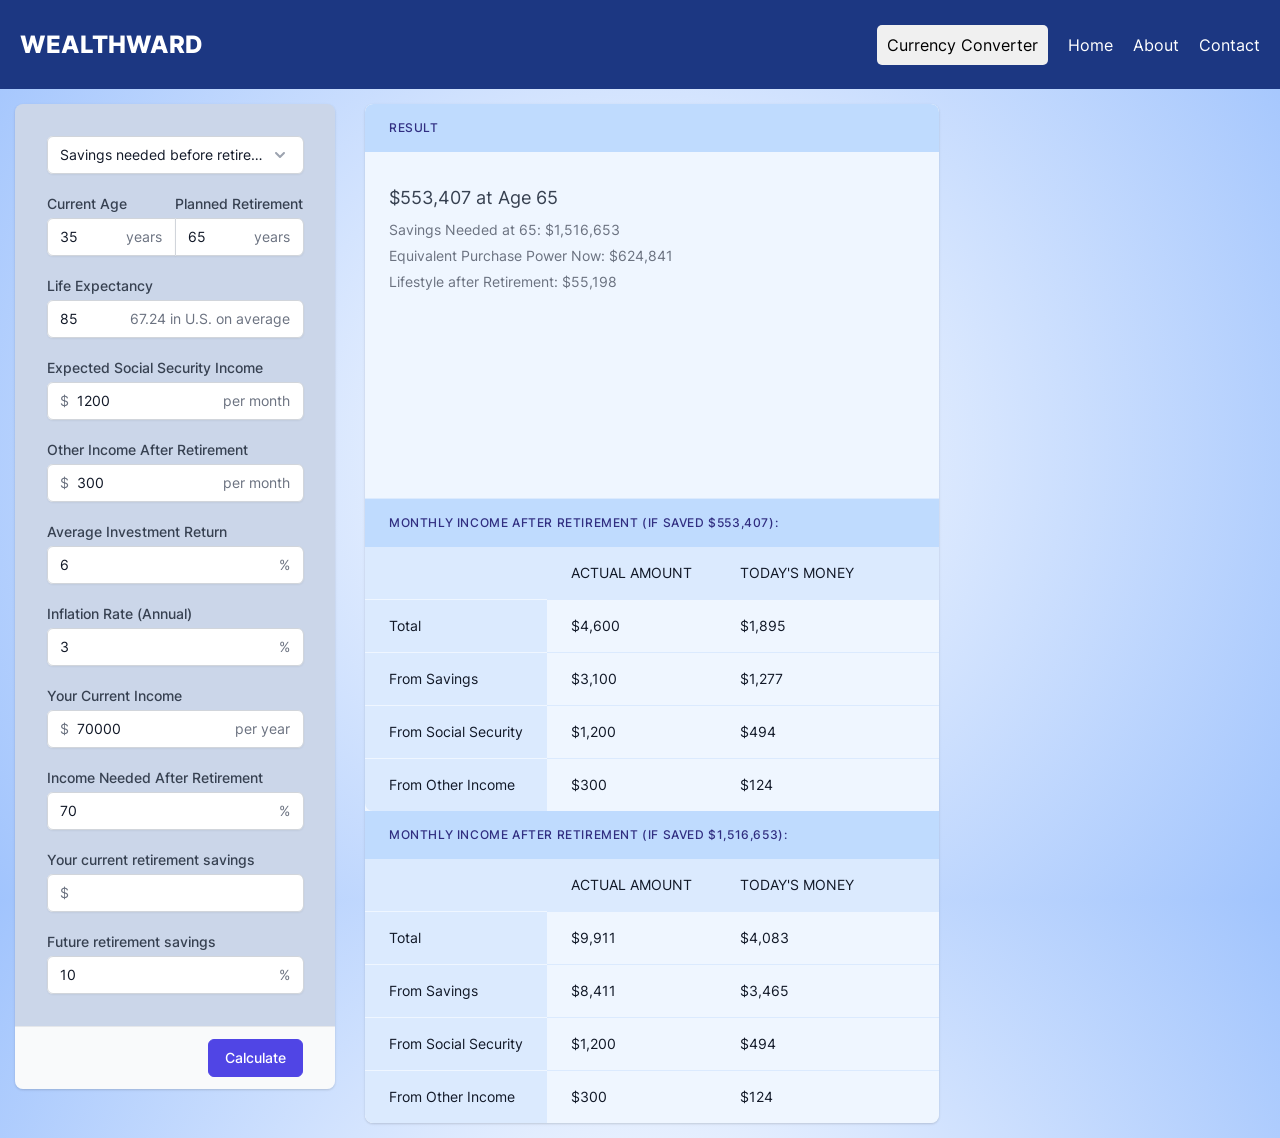
==== commit 518d67a6: "IP" ====
--- a/index.html
+++ b/index.html
@@ -27,7 +27,7 @@
 <body style="background: radial-gradient(circle, #ffffff, #a1c4fd); width: 100%; height: 100vh;">
 	<nav class="navbar">
         <div class="container">
-            <a href="#" class="logo">WEALTHWARD</a>
+            <a href="#" class="logo">WEALTHWARD </a>
 			
             <ul class="nav-links">
 				<li><a  class="styled-div"  style="color: black" href="CurrencyConverter.html">Currency Converter</a>  </li>
@@ -53,7 +53,7 @@
                 				<div class="input-field row " tabindex="0">
                 					<select class="input-field__text" onchange="switchTab(this)" id="retirement-calculator">
                 							<option value="How much to retire" >
-                							How much to retire
+                							Savings needed before retirement
                 							</option>
                 							<option value="How to save for retirement?" >
                 							How to save for retirement?
--- a/assets/css/main.min.css
+++ b/assets/css/main.min.css
@@ -82,7 +82,25 @@
 .nav-links li a:hover {
   color: #ff4500; /* Change to your desired hover color */
 }
-
+@media (max-width: 600px) {
+  .navbar .container {
+      flex-direction: column;
+      align-items: flex-start;
+  }
+  .navbar .nav-links {
+      flex-direction: column;
+      width: 100%;
+  }
+  .navbar .nav-links li {
+      margin: 10px 0;
+      width: 100%;
+      text-align: center;
+  }
+  .navbar .nav-links a {
+      display: block;
+      width: 100%;
+  }
+}
 
 h1, h2, h3, h4, h5, h6, p {
   margin: 0;
